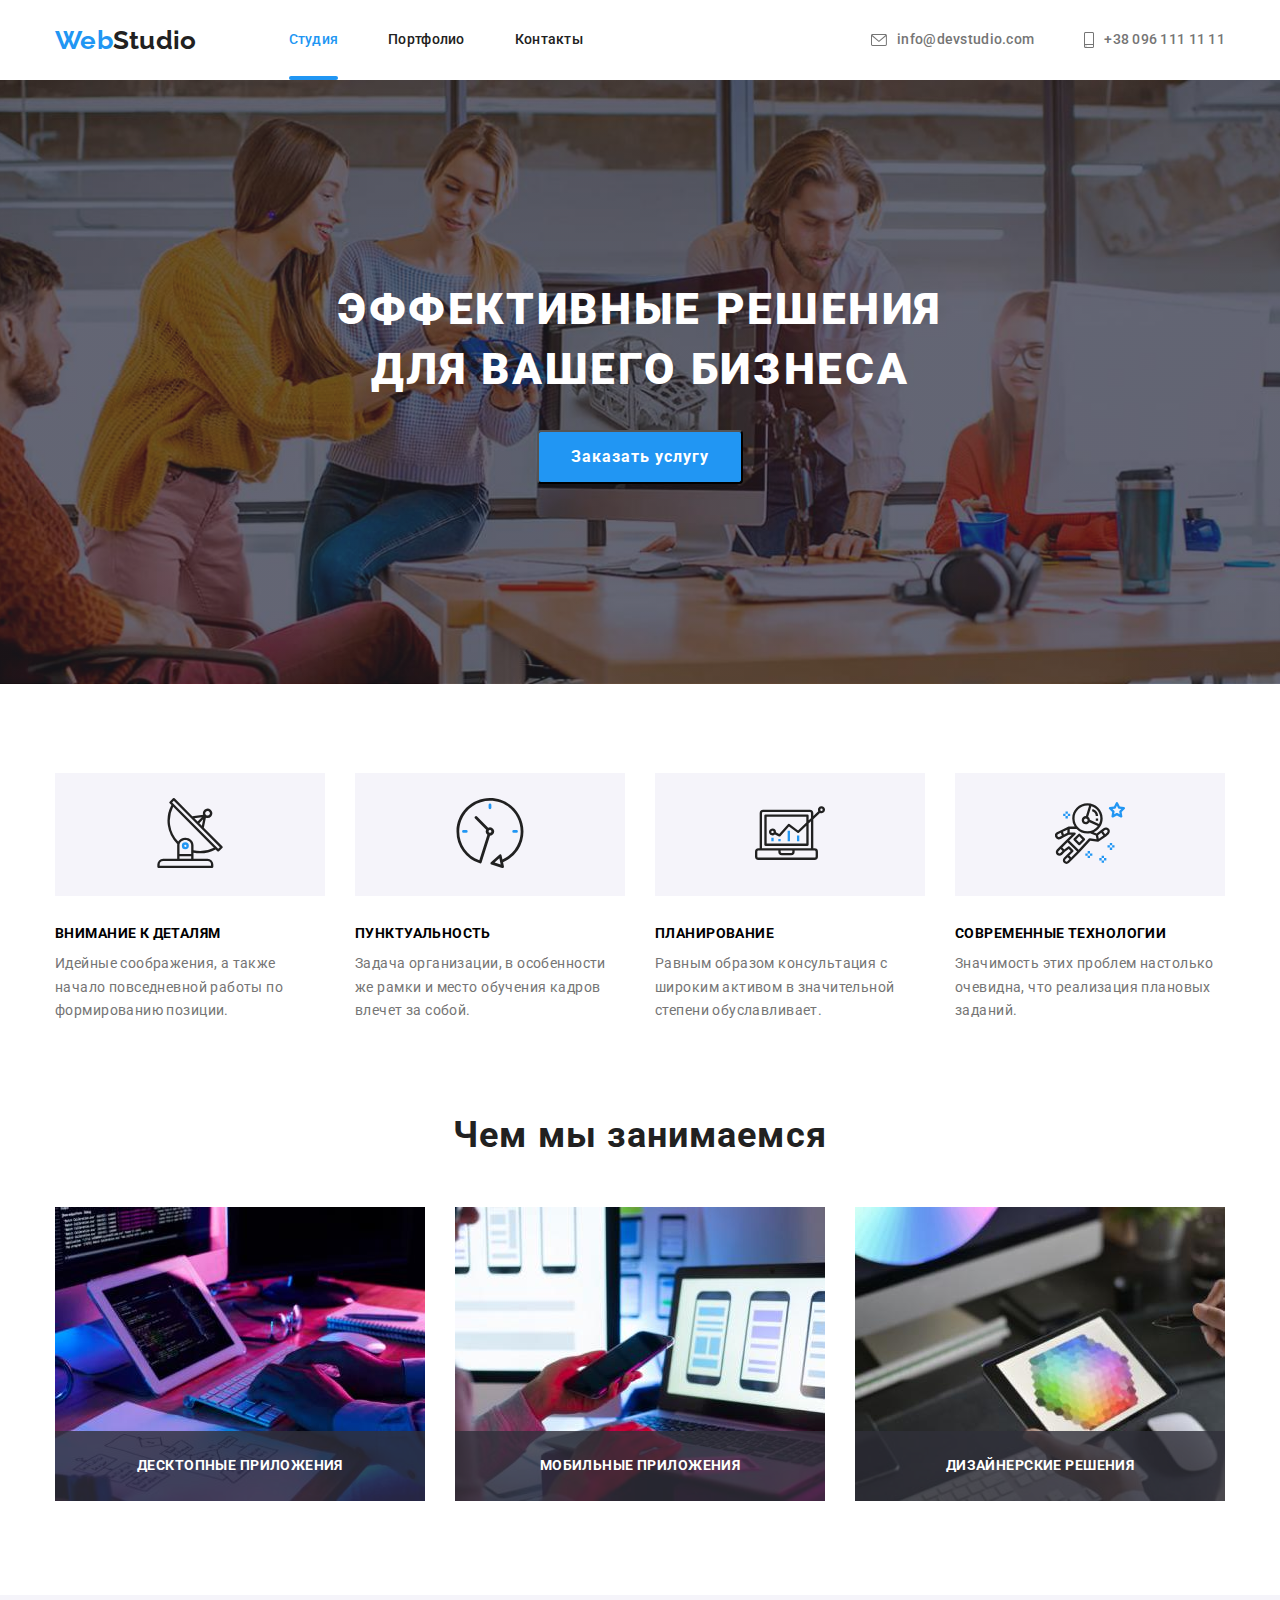
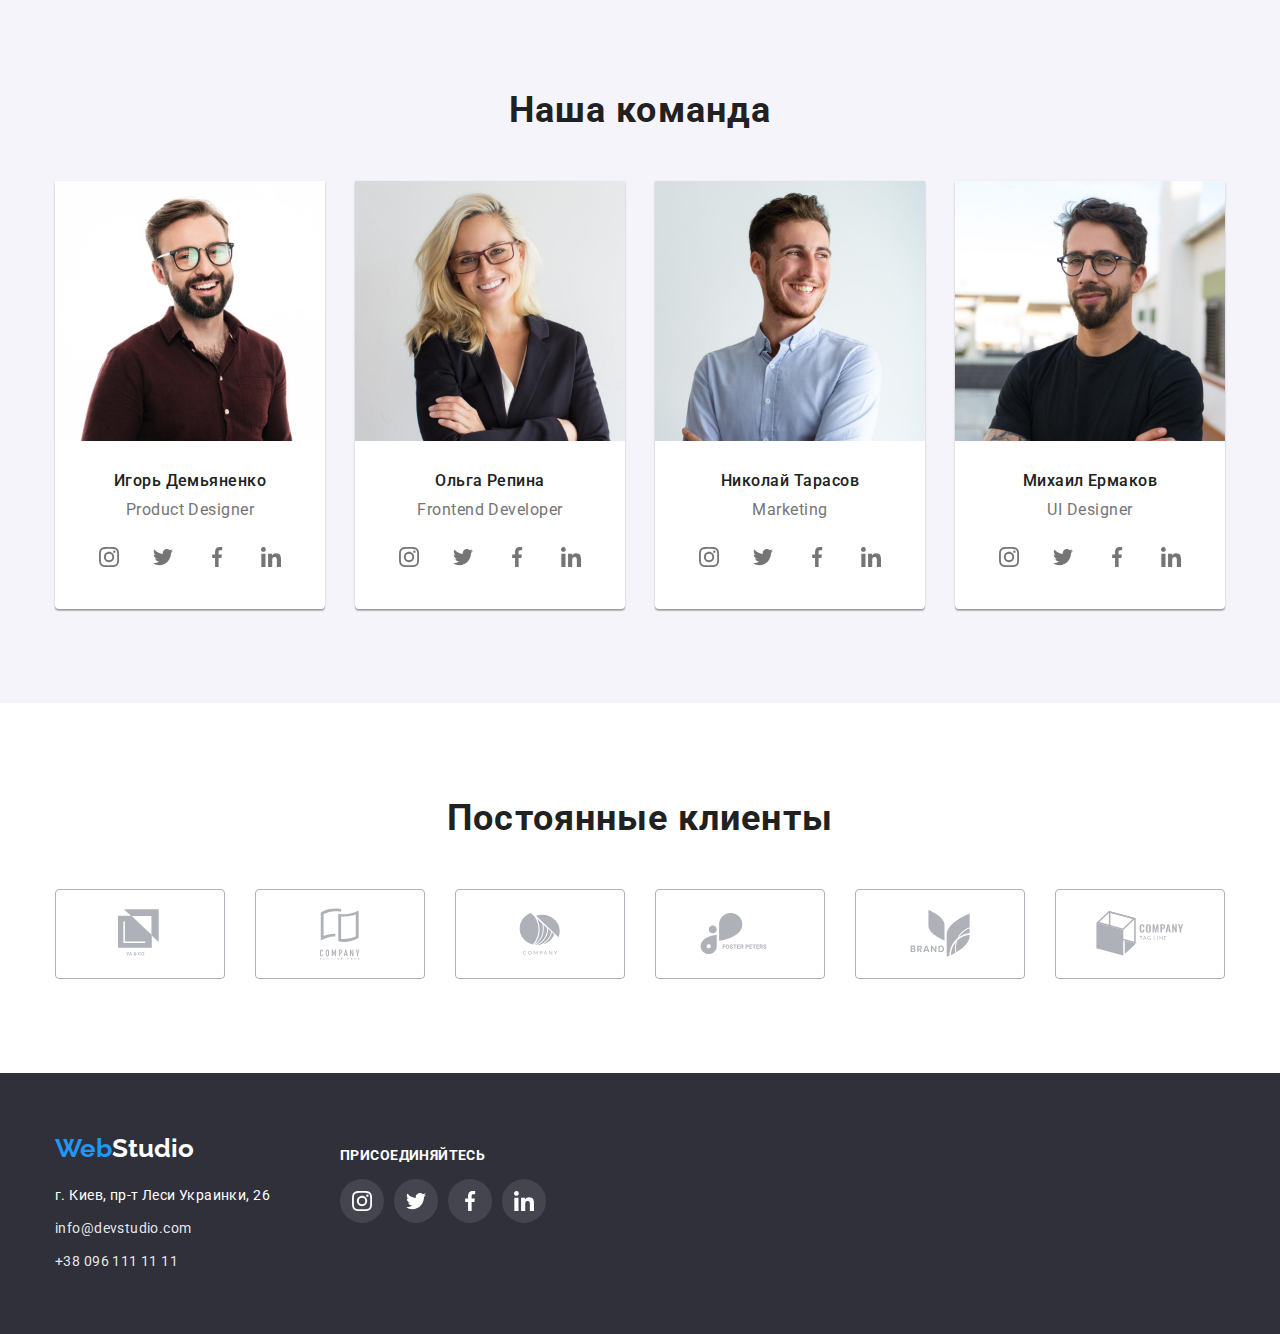
==== index.html @ 79d0e218 "fgfg" ====
<!DOCTYPE html>
<html lang="ru">
  <head>
    <meta charset="UTF-8" />
    <meta name="viewport" content="width=device-width, initial-scale=1.0" />
    <title>WebStudio</title>
    <link rel="preconnect" href="https://fonts.gstatic.com" />
    <link
      href="https://fonts.googleapis.com/css2?family=Raleway:wght@700&family=Roboto:wght@400;500;700;900&display=swap"
      rel="stylesheet"
    />
    <link
      rel="stylesheet"
      href="https://cdnjs.cloudflare.com/ajax/libs/modern-normalize/1.0.0/modern-normalize.min.css"
    />
    <link rel="stylesheet" href="./css/style.css" />
  </head>

  <body>
    <!--Шапка-->
    <header class="page-header container">
      <nav class="header-nav">
        <a class="logo" href=""><span class="logo-link">Web</span>Studio</a>
        <ul class="list-nav">
          <li class="item-nav">
            <a class="link current" href="">Студия</a>
          </li>
          <li class="item-nav">
            <a class="link" href="./portfolio.html">Портфолио</a>
          </li>
          <li class="item-nav">
            <a class="link" href="">Контакты</a>
          </li>
        </ul>
      </nav>
      <ul class="header-list">
        <li class="header-contacts">
          <a class="contacts" href="">
            <svg class="contacts-link" width="16" height="12">
              <use href="./images/sprite.svg#icon-envelope"></use>
            </svg>
            info@devstudio.com</a
          >
        </li>
        <li class="header-contacts">
          <a class="contacts" href="">
            <svg class="contacts-link" width="10" height="16">
              <use href="./images/sprite.svg#icon-smartphone"></use>
            </svg>
            +38 096 111 11 11</a
          >
        </li>
      </ul>
    </header>

    <main>
      <!--Баннер-->
      <section class="hero">
        <div class="hero-container">
          <h1 class="hero-text">Эффективные решения для вашего бизнеса</h1>
          <button type="button" class="hero-btn" data-modal-open>
            Заказать услугу
          </button>
          <div class="backdrop is-hidden" data-modal>
            <div class="modal">
              <button class="modal-close" data-modal-close>
                <svg width="18" height="18">
                  <use href="./images/sprite.svg#icon-close-black"></use>
                </svg>
              </button>

              <form
                class="signup-form"
                name="signup"
                autocomplete="on"
                novalidate
              >
                <p class="appeal">Оставьте свои данные, мы вам перезвоним</p>
                <div class="form-field">
                  <label for="username" class="form-label">Имя</label>
                  <input type="text" class="form-input" id="username"/>
                  
                </div>

                <div class="form-field">
                  <label for="telephone" class="form-label">Телефон</label>
                  <input type="tel" class="form-input" id="telephone"/>
                  
                </div>

                <div class="form-field">
                  <label for="email" class="form-label">Почта</label>
                  <input type="email" class="form-input" id="email"/>
                  
                </div>

                <div class="form-field">
                  <label>Комментарий</label>
                  <textarea
                    name="feedback"
                    placeholder="Введите текст"
                  ></textarea>
                </div>

                <div class="form-field">
                  <label></label>
                  <input
                    type="checkbox"
                    name="condition"
                    value="appeal"
                    checked
                  />
                  <p class="form-text">
                    Соглашаюсь с рассылкой и принимаю Условия договора
                  </p>
                </div>
                <button type="submit" class="hero-btn">Отправить</button>
              </form>
            </div>
          </div>
        </div>
      </section>

      <!--Особенности-->
      <section class="features">
        <div class="container">
          <h2 class="visually-hidden">Особенности</h2>
          <ul class="features-list">
            <li class="features-items">
              <div class="block">
                <svg class="link-block" width="70" height="70">
                  <use href="./images/sprite.svg#icon-antenna"></use>
                </svg>
              </div>
              <h3 class="features-heading">Внимание к деталям</h3>
              <p class="features-text">
                Идейные соображения, а также начало повседневной работы по
                формированию позиции.
              </p>
            </li>
            <li class="features-items">
              <div class="block">
                <svg class="link-block" width="70" height="70">
                  <use href="./images/sprite.svg#icon-clock"></use>
                </svg>
              </div>
              <h3 class="features-heading">Пунктуальность</h3>
              <p class="features-text">
                Задача организации, в особенности же рамки и место обучения
                кадров влечет за собой.
              </p>
            </li>
            <li class="features-items">
              <div class="block">
                <svg class="link-block" width="70" height="70">
                  <use href="./images/sprite.svg#icon-diagram"></use>
                </svg>
              </div>
              <h3 class="features-heading">Планирование</h3>
              <p class="features-text">
                Равным образом консультация с широким активом в значительной
                степени обуславливает.
              </p>
            </li>
            <li class="features-items">
              <div class="block">
                <svg class="link-block" width="70" height="70">
                  <use href="./images/sprite.svg#icon-astronaut"></use>
                </svg>
              </div>
              <h3 class="features-heading">Современные технологии</h3>
              <p class="features-text">
                Значимость этих проблем настолько очевидна, что реализация
                плановых заданий.
              </p>
            </li>
          </ul>
        </div>
      </section>

      <!--Чем мы занимаемся-->
      <section class="work">
        <div class="container">
          <h2 class="heading-main">Чем мы занимаемся</h2>
          <ul class="work-list">
            <li class="work-item">
              <div class="work-tumb">
                <img src="./images/box1.jpg" alt="Программирование" />
                <div class="work-content">
                  <p class="work-text features-heading">
                    Десктопные приложения
                  </p>
                </div>
              </div>
            </li>
            <li class="work-item">
              <div class="work-tumb">
                <img src="./images/box2.jpg" alt="Приложения" />
                <div class="work-content">
                  <p class="work-text features-heading">Мобильные приложения</p>
                </div>
              </div>
            </li>
            <li class="work-item">
              <div class="work-tumb">
                <img src="./images/box3.jpg" alt="Дизайн" />
                <div class="work-content">
                  <p class="work-text features-heading">Дизайнерские решения</p>
                </div>
              </div>
            </li>
          </ul>
        </div>
      </section>

      <!--Наша команда-->
      <section class="family">
        <div class="container">
          <h2 class="heading-main">Наша команда</h2>
          <ul class="family-list">
            <li class="family-item">
              <article class="family-card">
                <div class="family-tumb">
                  <img src="./images/team/team1.jpg" alt="Игорь Демьяненко" />
                </div>
                <div class="family-content">
                  <h3 class="family-name">Игорь Демьяненко</h3>
                  <p class="family-proffesion" lang="en">Product Designer</p>
                  <ul class="social-card">
                    <li class="social-tumb">
                      <a class="social-link" href="">
                        <svg class="social-svg" width="20" height="20">
                          <use href="./images/sprite.svg#icon-instagram"></use>
                        </svg>
                      </a>
                    </li>
                    <li class="social-tumb">
                      <a class="social-link" href="">
                        <svg class="social-svg" width="20" height="20">
                          <use href="./images/sprite.svg#icon-twitter"></use>
                        </svg>
                      </a>
                    </li>
                    <li class="social-tumb">
                      <a class="social-link" href="">
                        <svg class="social-svg" width="20" height="20">
                          <use href="./images/sprite.svg#icon-facebook"></use>
                        </svg>
                      </a>
                    </li>
                    <li class="social-tumb">
                      <a class="social-link" href="">
                        <svg class="social-svg" width="20" height="20">
                          <use href="./images/sprite.svg#icon-linkedin"></use>
                        </svg>
                      </a>
                    </li>
                  </ul>
                </div>
              </article>
            </li>
            <li class="family-item">
              <article class="family-card">
                <div class="family-tumb">
                  <img src="./images/team/team2.jpg" alt="Ольга Репина" />
                </div>
                <div class="family-content">
                  <h3 class="family-name">Ольга Репина</h3>
                  <p class="family-proffesion" lang="en">Frontend Developer</p>
                  <ul class="social-card">
                    <li class="social-tumb">
                      <a class="social-link" href="">
                        <svg class="social-svg" width="20" height="20">
                          <use href="./images/sprite.svg#icon-instagram"></use>
                        </svg>
                      </a>
                    </li>
                    <li class="social-tumb">
                      <a class="social-link" href="">
                        <svg class="social-svg" width="20" height="20">
                          <use href="./images/sprite.svg#icon-twitter"></use>
                        </svg>
                      </a>
                    </li>
                    <li class="social-tumb">
                      <a class="social-link" href="">
                        <svg class="social-svg" width="20" height="20">
                          <use href="./images/sprite.svg#icon-facebook"></use>
                        </svg>
                      </a>
                    </li>
                    <li class="social-tumb">
                      <a class="social-link" href="">
                        <svg class="social-svg" width="20" height="20">
                          <use href="./images/sprite.svg#icon-linkedin"></use>
                        </svg>
                      </a>
                    </li>
                  </ul>
                </div>
              </article>
            </li>
            <li class="family-item">
              <article class="family-card">
                <div class="family-tumb">
                  <img src="./images/team/team3.jpg" alt="Николай Тарасов" />
                </div>
                <div class="family-content">
                  <h3 class="family-name">Николай Тарасов</h3>
                  <p class="family-proffesion" lang="en">Marketing</p>
                  <ul class="social-card">
                    <li class="social-tumb">
                      <a class="social-link" href="">
                        <svg class="social-svg" width="20" height="20">
                          <use href="./images/sprite.svg#icon-instagram"></use>
                        </svg>
                      </a>
                    </li>
                    <li class="social-tumb">
                      <a class="social-link" href="">
                        <svg class="social-svg" width="20" height="20">
                          <use href="./images/sprite.svg#icon-twitter"></use>
                        </svg>
                      </a>
                    </li>
                    <li class="social-tumb">
                      <a class="social-link" href="">
                        <svg class="social-svg" width="20" height="20">
                          <use href="./images/sprite.svg#icon-facebook"></use>
                        </svg>
                      </a>
                    </li>
                    <li class="social-tumb">
                      <a class="social-link" href="">
                        <svg class="social-svg" width="20" height="20">
                          <use href="./images/sprite.svg#icon-linkedin"></use>
                        </svg>
                      </a>
                    </li>
                  </ul>
                </div>
              </article>
            </li>
            <li class="family-item">
              <article class="family-card">
                <div class="family-tumb">
                  <img src="./images/team/team4.jpg" alt="Михаил Ермаков" />
                </div>
                <div class="family-content">
                  <h3 class="family-name">Михаил Ермаков</h3>
                  <p class="family-proffesion" lang="en">UI Designer</p>
                  <ul class="social-card">
                    <li class="social-tumb">
                      <a class="social-link" href="">
                        <svg class="social-svg" width="20" height="20">
                          <use href="./images/sprite.svg#icon-instagram"></use>
                        </svg>
                      </a>
                    </li>
                    <li class="social-tumb">
                      <a class="social-link" href="">
                        <svg class="social-svg" width="20" height="20">
                          <use href="./images/sprite.svg#icon-twitter"></use>
                        </svg>
                      </a>
                    </li>
                    <li class="social-tumb">
                      <a class="social-link" href="">
                        <svg class="social-svg" width="20" height="20">
                          <use href="./images/sprite.svg#icon-facebook"></use>
                        </svg>
                      </a>
                    </li>
                    <li class="social-tumb">
                      <a class="social-link" href="">
                        <svg class="social-svg" width="20" height="20">
                          <use href="./images/sprite.svg#icon-linkedin"></use>
                        </svg>
                      </a>
                    </li>
                  </ul>
                </div>
              </article>
            </li>
          </ul>
        </div>
      </section>

      <!-- Постоянные клиенты -->
      <section class="clients">
        <div class="container">
          <h2 class="heading-main">Постоянные клиенты</h2>
          <ul class="clients-list">
            <li class="clients-item">
              <a class="clients-link" href="">
                <svg class="clients-logo" width="45" height="50">
                  <use href="./images/sprite.svg#icon-logo1"></use>
                </svg>
              </a>
            </li>
            <li class="clients-item">
              <a class="clients-link" href="">
                <svg class="clients-logo" width="40" height="52">
                  <use href="./images/sprite.svg#icon-logo2"></use>
                </svg>
              </a>
            </li>
            <li class="clients-item">
              <a class="clients-link" href="">
                <svg class="clients-logo" width="42" height="42">
                  <use href="./images/sprite.svg#icon-logo3"></use>
                </svg>
              </a>
            </li>
            <li class="clients-item">
              <a class="clients-link" href="">
                <svg class="clients-logo" width="80" height="42">
                  <use href="./images/sprite.svg#icon-logo4"></use>
                </svg>
              </a>
            </li>
            <li class="clients-item">
              <a class="clients-link" href="">
                <svg class="clients-logo" width="60" height="47">
                  <use href="./images/sprite.svg#icon-logo5"></use>
                </svg>
              </a>
            </li>
            <li class="clients-item">
              <a class="clients-link" href="">
                <svg class="clients-logo" width="88" height="45">
                  <use href="./images/sprite.svg#icon-logo6"></use>
                </svg>
              </a>
            </li>
          </ul>
        </div>
      </section>
    </main>

    <!-- Футер -->
    <footer class="footer">
      <div class="container footer-container">
        <!--Адресс-->
        <address class="address">
          <a class="logo logo-footer" href=""
            ><span class="logo-link">Web</span>Studio</a
          >
          <ul class="footer-list">
            <li class="footer-items">
              <a class="address-link adr" href=""
                >г. Киев, пр-т Леси Украинки, 26</a
              >
            </li>
            <li class="footer-items">
              <a class="address-link post" href="">info@devstudio.com</a>
            </li>
            <li class="footer-items">
              <a class="address-link post" href="">+38 096 111 11 11</a>
            </li>
          </ul>
        </address>
        <div class="join">
          <h3 class="features-heading join-heading">присоединяйтесь</h3>
          <ul class="social-card">
            <li class="social-tumb">
              <a class="social-link" href="">
                <svg class="social-svg" width="20" height="20">
                  <use href="./images/sprite.svg#icon-instagram"></use>
                </svg>
              </a>
            </li>
            <li class="social-tumb">
              <a class="social-link" href="">
                <svg class="social-svg" width="20" height="20">
                  <use href="./images/sprite.svg#icon-twitter"></use>
                </svg>
              </a>
            </li>
            <li class="social-tumb">
              <a class="social-link" href="">
                <svg class="social-svg" width="20" height="20">
                  <use href="./images/sprite.svg#icon-facebook"></use>
                </svg>
              </a>
            </li>
            <li class="social-tumb">
              <a class="social-link" href="">
                <svg class="social-svg" width="20" height="20">
                  <use href="./images/sprite.svg#icon-linkedin"></use>
                </svg>
              </a>
            </li>
          </ul>
        </div>
      </div>
    </footer>

    <script src="./js/modal.js"></script>
  </body>
</html>
---- css/style.css ----
/* --- Основа для всех страниц --- */

:root {
  --text-blue: #2196f3;
  --text-hero-white: #ffffff;
  --text-white-footer: rgba(255, 255, 255, 0.9);
  --text-black: #212121;
  --text-grey: #757575;
  --background-hero: #c4c4c4;
  --background-btn: #f5f4fa;
  --border-proekts: #eeeeee;
  --background-footer: #2f303a;
  --background-family: #f5f4fa;
  --border-clients: #afb1b8;
  --social-footer: rgba(255, 255, 255, 0.1);
  --background-work: rgba(47, 48, 58, 0.8);
  --background-card-aside: rgba(33, 150, 243, 0.9);
  --background-backdrop: rgba(0, 0, 0, 0.2);

  --timing-function: cubic-bezier(0.4, 0, 0.2, 1);
}

.visually-hidden {
  position: absolute;
  width: 1px;
  height: 1px;
  margin: -1px;
  border: 0;
  padding: 0;

  white-space: nowrap;
  clip-path: inset(100%);
  clip: rect(0 0 0 0);
  overflow: hidden;
}

body {
  font-family: 'Roboto', sans-serif;
  font-size: 14px;
}

a {
  text-decoration: none;
  color: var(--text-black);
  outline: none;
}

ul {
  list-style: none;
}

.container {
  width: 1200px;
  padding-left: 15px;
  padding-right: 15px;
  margin-left: auto;
  margin-right: auto;
}

h1,
h2,
h3,
ul,
p {
  margin: 0;
  padding: 0;
}

/* ОБЩИЕ СТИЛИ ДЛЯ ВСЕХ СТРАНИЦ ХЕДЕРА И ФУТЕРА */

/* --- Шапка--- */

.page-header {
  display: flex;
  align-items: center;

  font-weight: 500;
  line-height: 1.14;
  letter-spacing: 0.02em;
}

.header-nav {
  display: flex;
  align-items: center;
}

.header-list {
  display: flex;
  margin-left: auto;
}

.header-contacts {
  display: flex;
}

.logo {
  font-style: normal;
  font-family: 'Raleway', sans-serif;
  font-weight: 700;
  font-size: 26px;
  line-height: 1.19;
}

.logo-link {
  color: var(--text-blue);
}

.list-nav {
  display: flex;
  align-items: center;
  margin-left: 92px;
}

.item-nav:not(:last-child),
.header-contacts:not(:last-child) {
  margin-right: 50px;
}

.link {
  display: block;

  padding-top: 32px;
  padding-bottom: 32px;

  transition: color 250ms var(--timing-function);
}

.link:hover,
.link:focus {
  color: var(--text-blue);
}

.list-nav .link.current {
  color: var(--text-blue);
}

.current {
  position: relative;

  display: block;
}

.current::after {
  content: '';

  position: absolute;
  left: 0;
  bottom: 0;

  display: block;
  width: 100%;
  height: 4px;

  background-color: var(--text-blue);
  border-radius: 2px;

  transition: color 250ms var(--timing-function);
}

.contacts {
  display: inline-flex;
  color: var(--text-grey);
  align-items: center;

  padding-top: 32px;
  padding-bottom: 32px;

  transition: color 250ms var(--timing-function);
}

.contacts:hover,
.contacts:focus {
  color: var(--text-blue);
}

.contacts-link {
  margin-right: 10px;
  fill: currentColor;
}

/* --- ГЛАВНАЯ СТРАНИЦА --- */

/* --- Баннер --- */

.hero {
  max-width: 1600px;
  margin-left: auto;
  margin-right: auto;
  padding-top: 200px;
  padding-bottom: 200px;

  background-image: linear-gradient(
      to right,
      rgba(47, 48, 58, 0.4),
      rgba(47, 48, 58, 0.4)
    ),
    url(../images/hero.jpg);
  background-repeat: no-repeat;
  background-size: cover;
  background-position: center;
  background-color: var(--background-hero);
  text-align: center;
}

.hero-text {
  margin-bottom: 30px;

  color: var(--text-hero-white);
  font-weight: 900;
  font-size: 44px;
  line-height: 1.36;
  letter-spacing: 0.06em;
  text-align: center;
  text-transform: uppercase;
}

.hero-btn {
  display: inline-block;
  min-width: 200px;
  padding: 10px 32px;

  font-weight: 700;
  font-size: 16px;
  line-height: 1.87;
  letter-spacing: 0.06em;

  cursor: pointer;
  border-radius: 4px;
  color: var(--text-hero-white);
  background-color: var(--text-blue);
}

.hero-container {
  max-width: 696px;
  text-align: center;
  margin-left: auto;
  margin-right: auto;
}

/* --- Особенности --- */

.features {
  display: flex;
  padding-top: 89px;
  padding-bottom: 91px;
}

.features-list {
  display: flex;
}

.block {
  background-color: var(--background-family);
  margin-bottom: 30px;
}

.link-block {
  margin: 25px 100px;
}

.features-items {
  flex-basis: calc((100% - 90px) / 4);
  margin-right: 30px;
}

.features-items:last-child {
  margin-right: 0px;
}

.features-heading {
  margin-bottom: 10px;

  font-weight: 700;
  font-size: 14px;
  line-height: 1.14;
  letter-spacing: 0.03em;
  text-transform: uppercase;
}

.features-text {
  font-weight: 400;
  line-height: 1.71;
  letter-spacing: 0.03em;

  color: var(--text-grey);
}

/* --- Чем мы занимаемся --- */

.work {
  padding-bottom: 94px;
}

.heading-main {
  margin-bottom: 50px;

  font-weight: 700;
  font-size: 36px;
  line-height: 1.17;
  text-align: center;
  letter-spacing: 0.03em;
  color: var(--text-black);
}

.work-list {
  display: flex;
}

.work-item {
  /* flex-basis: calc((100% - 60px) / 3); */
  padding-right: 30px;
  z-index: -1;
}

.work-item:last-child {
  padding-right: 0;
}

.work-item img {
  display: block;
}

.work-tumb {
  position: relative;
}

.work-content {
  position: absolute;
  left: 0;
  bottom: 0;

  width: 370px;
  height: 70px;

  text-align: center;
  background-color: var(--background-work);
}

.work-text {
  margin-top: 27px;
  color: var(--text-hero-white);
}

/* --- Наша команда --- */

.family {
  padding-top: 94px;
  padding-bottom: 94px;
  background-color: var(--background-family);
}

.family-list {
  display: flex;
}

.family-item img {
  display: block;
  max-width: 100%;
}

.family-content {
  padding: 30px 32px;
}

.family-item {
  flex-basis: calc((100% - 30px) / 4);
  margin-right: 30px;
  border-radius: 0px 0px 4px 4px;
  background-color: var(--text-hero-white);
  box-shadow: 0px 1px 3px rgba(0, 0, 0, 0.12), 0px 1px 1px rgba(0, 0, 0, 0.14),
    0px 2px 1px rgba(0, 0, 0, 0.2);
}

.family-item:last-child {
  margin-right: 0;
}

.family-name {
  margin-bottom: 10px;

  font-weight: 500;
  font-size: 16px;
  line-height: 1.19;
  text-align: center;
  letter-spacing: 0.03em;
  color: var(--text-black);
}

.family-proffesion {
  margin-bottom: 16px;

  font-weight: 400;
  font-size: 16px;
  line-height: 1.19;
  text-align: center;
  letter-spacing: 0.03em;
  color: var(--text-grey);
}

.social-card {
  display: flex;
  justify-content: space-between;
}

.social-link {
  width: 44px;
  height: 44px;
  display: block;
  color: var(--text-grey);
  background-color: var(--text-hero-white);
  border-radius: 50%;

  transition: color 250ms var(--timing-function),
    background-color 250ms var(--timing-function);
}

.social-link:hover,
.social-link:focus {
  background-color: var(--text-blue);
  color: var(--text-hero-white);
}

.social-svg {
  display: inline-block;
  margin: 12px;
  fill: currentColor;
}

/* ПОСТОЯННЫЕ КЛИЕНТЫ */

.clients {
  padding-top: 94px;
  padding-bottom: 94px;
}

.clients-list {
  display: flex;
  justify-content: space-between;
  align-items: center;
}

.clients-link {
  display: inline-flex;
  justify-content: center;
  align-items: center;
  width: 170px;
  height: 90px;

  color: var(--border-clients);
  fill: currentColor;

  border: 1px solid var(--border-clients);
  border-radius: 4px;

  transition: color 250ms var(--timing-function),
    background-color 250ms var(--timing-function),
    border 250ms var(--timing-function);
}

.clients-link:hover,
.clients-link:focus {
  background-color: var(--text-hero-white);
  color: var(--text-blue);
  border: 1px solid var(--text-blue);
}

/* СТРАННИЦА ПОРТФОЛИО */

/* --- НАШИ ПРОЕКТЫ */

/* КНОПКИ */

.proekts {
  padding: 94px 0;
}

.list-btn {
  display: flex;
  margin-bottom: 50px;
  justify-content: center;
}

.item-btn:not(:last-child) {
  margin-right: 6px;
}

.proekts-btn {
  padding: 6px 22px;
  border: none;
  border-radius: 4px;

  font-weight: 500;
  font-size: 16px;
  line-height: 1.62;
  text-align: center;
  letter-spacing: 0.03em;
  cursor: pointer;

  color: var(--text-black);
  background: var(--background-btn);

  transition: color 250ms var(--timing-function),
    background-color 250ms var(--timing-function),
    box-shadow 250ms var(--timing-function);
}

.proekts-btn:hover,
.proekts-btn:focus {
  color: var(--text-hero-white);
  background-color: var(--text-blue);
  box-shadow: 0px 1px 1px rgba(97, 32, 32, 0.12),
    0px 4px 4px rgba(0, 0, 0, 0.06), 1px 4px 6px rgba(0, 0, 0, 0.16);
}

/* СПИСОК ПРОЕКТОВ */

img {
  display: block;
  max-width: 100%;
}

.card-set {
  display: flex;
  flex-wrap: wrap;
  margin-left: calc(-1 * 30px);
  margin-top: calc(-1 * 30px);
}

.card-set .item {
  flex-basis: calc(100% / 3 - 30px);
  margin-left: 30px;
  margin-top: 30px;
}

.card {
  display: block;
  border-radius: 4px;
  border: 1px solid var(--border-proekts);

  transition: box-shadow 250ms var(--timing-function);
}

.card:hover,
.card:focus {
  box-shadow: 0px 1px 1px rgba(0, 0, 0, 0.12), 0px 4px 4px rgba(0, 0, 0, 0.06),
    1px 4px 6px rgba(0, 0, 0, 0.16);
}

.card-thumb {
  position: relative;
  overflow: hidden;
}

.card-aside {
  width: 370px;
  height: 294px;

  position: absolute;
  left: 0;
  top: 0;

  transform: translateY(100%);
  transition: transform 250ms var(--timing-function);
  background-color: var(--background-card-aside);
}

.card:hover .card-aside,
.card:focus .card-aside {
  transform: translateY(0);
}

.card-desk {
  padding: 63px 24px;

  font-weight: normal;
  font-size: 18px;
  line-height: 1.56;
  letter-spacing: 0.03em;
  color: var(--text-hero-white);
}

.card-content {
  padding: 20px 24px;
}

.card-heading {
  margin-bottom: 4px;

  font-weight: 700;
  font-size: 18px;
  line-height: 2;
  letter-spacing: 0.06em;
}

.card-text {
  font-weight: normal;
  font-size: 16px;
  line-height: 1.87;
  letter-spacing: 0.03em;
  color: var(--text-grey);
}

/* --- ФУТЕР --- */

/* --- АДРЕСС --- */

.footer {
  background-color: var(--background-footer);
  padding: 60px 0;
}

.footer-container {
  display: flex;
}

.logo-footer {
  display: inline-block;
  margin-bottom: 20px;

  color: var(--text-hero-white);
}

.footer-items:not(:last-child) {
  margin-bottom: 9px;
}

.address-link {
  display: inline-block;
  margin-right: 70px;

  font-style: normal;
  font-weight: normal;
  font-size: 14px;
  line-height: 1.71;
  letter-spacing: 0.03em;
  color: var(--text-hero-white);

  transition: color 250ms var(--timing-function);
}

.post {
  color: var(--text-white-footer);
}

.address-link:hover,
.address-link:focus {
  color: var(--text-blue);
}

/* --- ПРИСОЕДИНЯЙТЕСЬ --- */

.join {
  min-width: 206px;
  margin-top: 15px;
}

.join-heading {
  margin-bottom: 15px;
  color: var(--text-hero-white);
}

.join .social-card {
  margin: 0;
}

.join .social-link {
  background-color: var(--social-footer);
  color: var(--text-hero-white);

  transition: background-color 250ms var(--timing-function);
}

.join .social-link:hover,
.join .social-link:focus {
  background-color: var(--text-blue);
}

/* --- БЕКДРОП --- */

.backdrop {
  position: fixed;
  left: 0;
  top: 0;
  width: 100%;
  height: 100%;

  background-color: var(--background-backdrop);

  opacity: 1;
  transition: opacity 250ms var(--timing-function);
}

.backdrop.is-hidden {
  opacity: 0;
  pointer-events: none;
}

.modal {
  position: absolute;
  left: 50%;
  top: 50%;

  background-color: var(--text-hero-white);
  box-shadow: 0px 1px 3px rgba(0, 0, 0, 0.12), 0px 1px 1px rgba(0, 0, 0, 0.14),
    0px 2px 1px rgba(0, 0, 0, 0.2);
  border-radius: 4px;

  transform: translate(-50%, -50%) scale(1);
  transition: transform 250ms var(--timing-function);
}

.backdrop.is-hidden .modal {
  transform: translate(-50%, -50%) scale(1.5);
}

.modal-close {
  position: absolute;
  right: 0;
  top: 0;

  display: flex;
  justify-content: center;
  align-items: center;
  width: 30px;
  height: 30px;
  margin: 8px 8px;

  cursor: pointer;
  fill: currentColor;
  border: 1px solid rgba(0, 0, 0, 0.1);
  background-color: var(--text-hero-white);
  border-radius: 50%;
}

.modal-close:hover,
.modal-close:focus {
  color: var(--text-blue);
}

.signup-form {
  width: 528px;
  padding: 40px;
}

.appeal {
  margin-bottom: 12px;

  font-weight: 700;
  font-size: 20px;
  line-height: 1.15;
  text-align: center;
  letter-spacing: 0.03em;
}

.form-field {
  display: flex;
  flex-direction: column;
  text-align: start;
  margin-top: 4px;
  margin-bottom: 10px;
}

.form-input {
  width: 100%;
  margin: 0;
  padding: 10px 20px;
  border: 1px solid rgba(33, 33, 33, 0.2);
  border-radius: 4px;
}

.form-label {
  font-weight: normal;
  font-size: 12px;
  line-height: 1.17;
  letter-spacing: 0.01em;
  color: var(--text-grey);
}

.form-text {
  font-weight: normal;
  font-size: 14px;
  line-height: 1.71;
  letter-spacing: 0.03em;
  color: var(--text-grey);
}

textarea {
  resize: none;
}
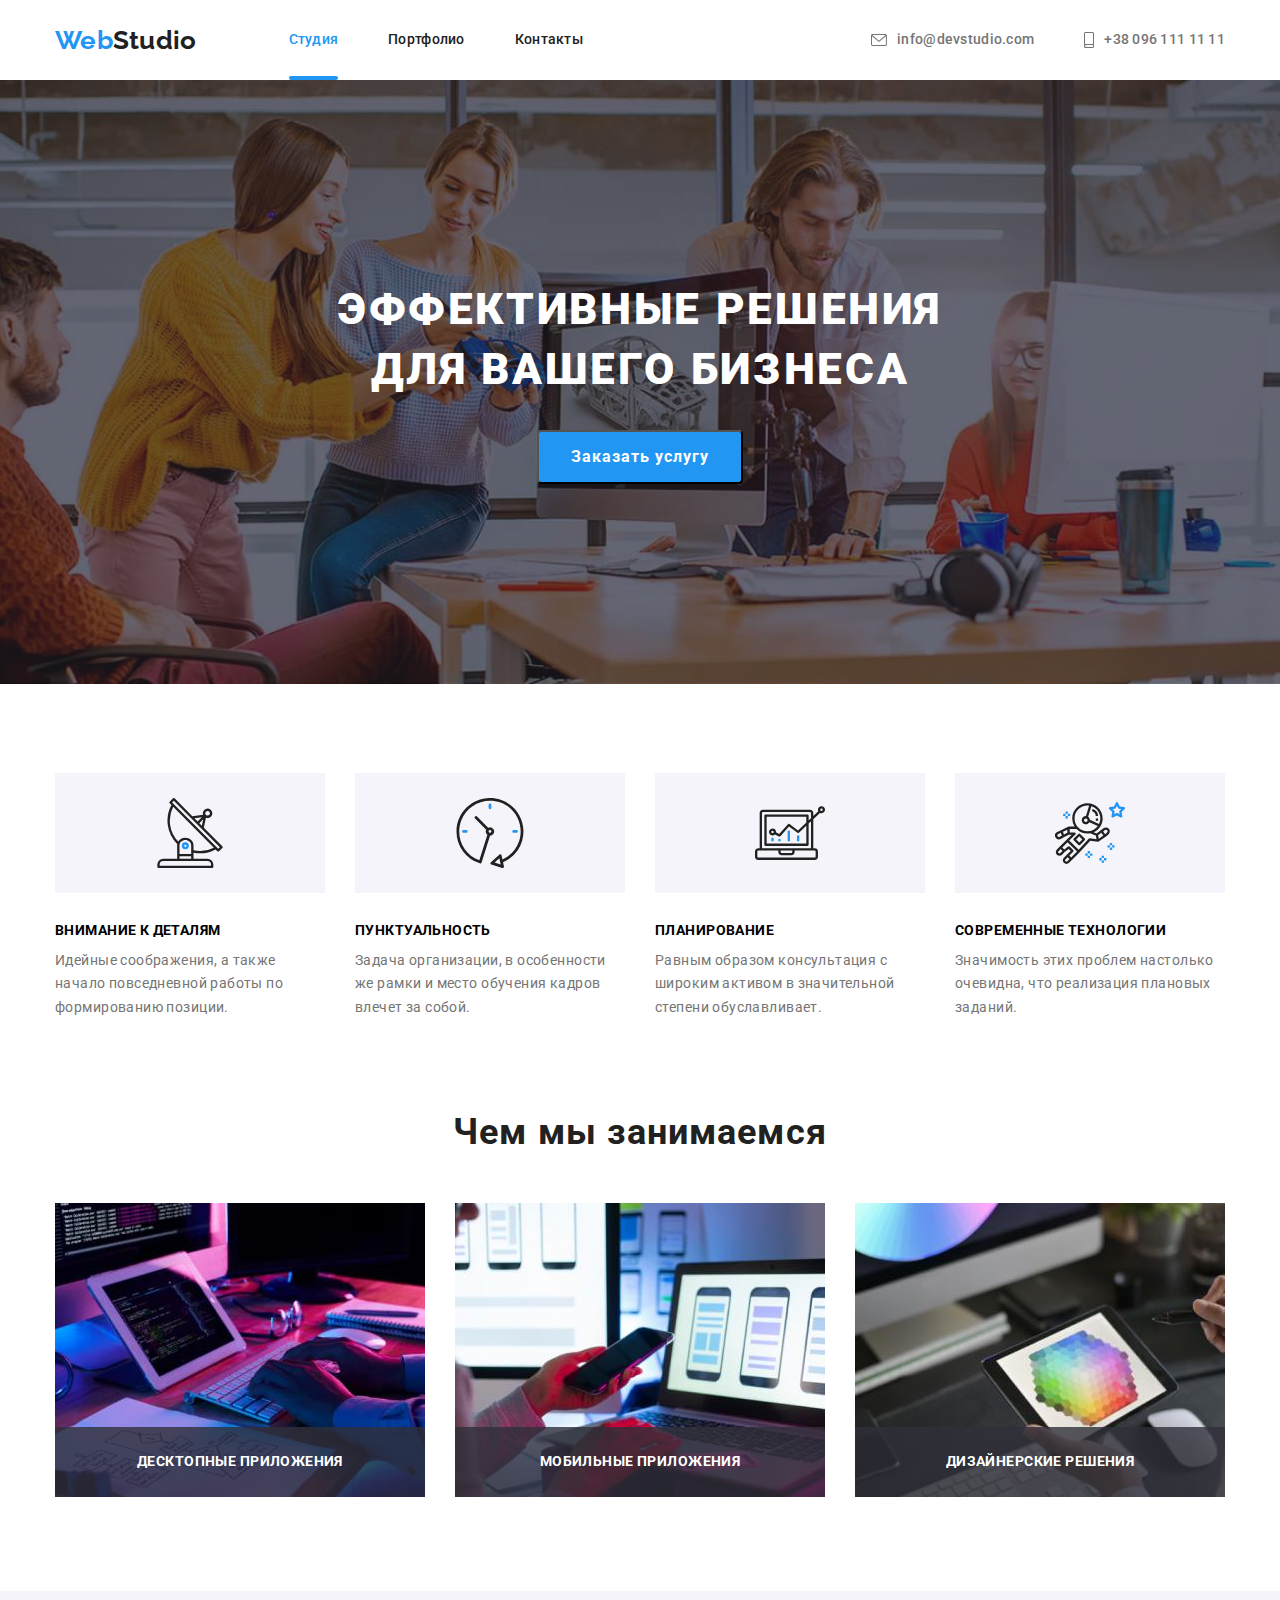
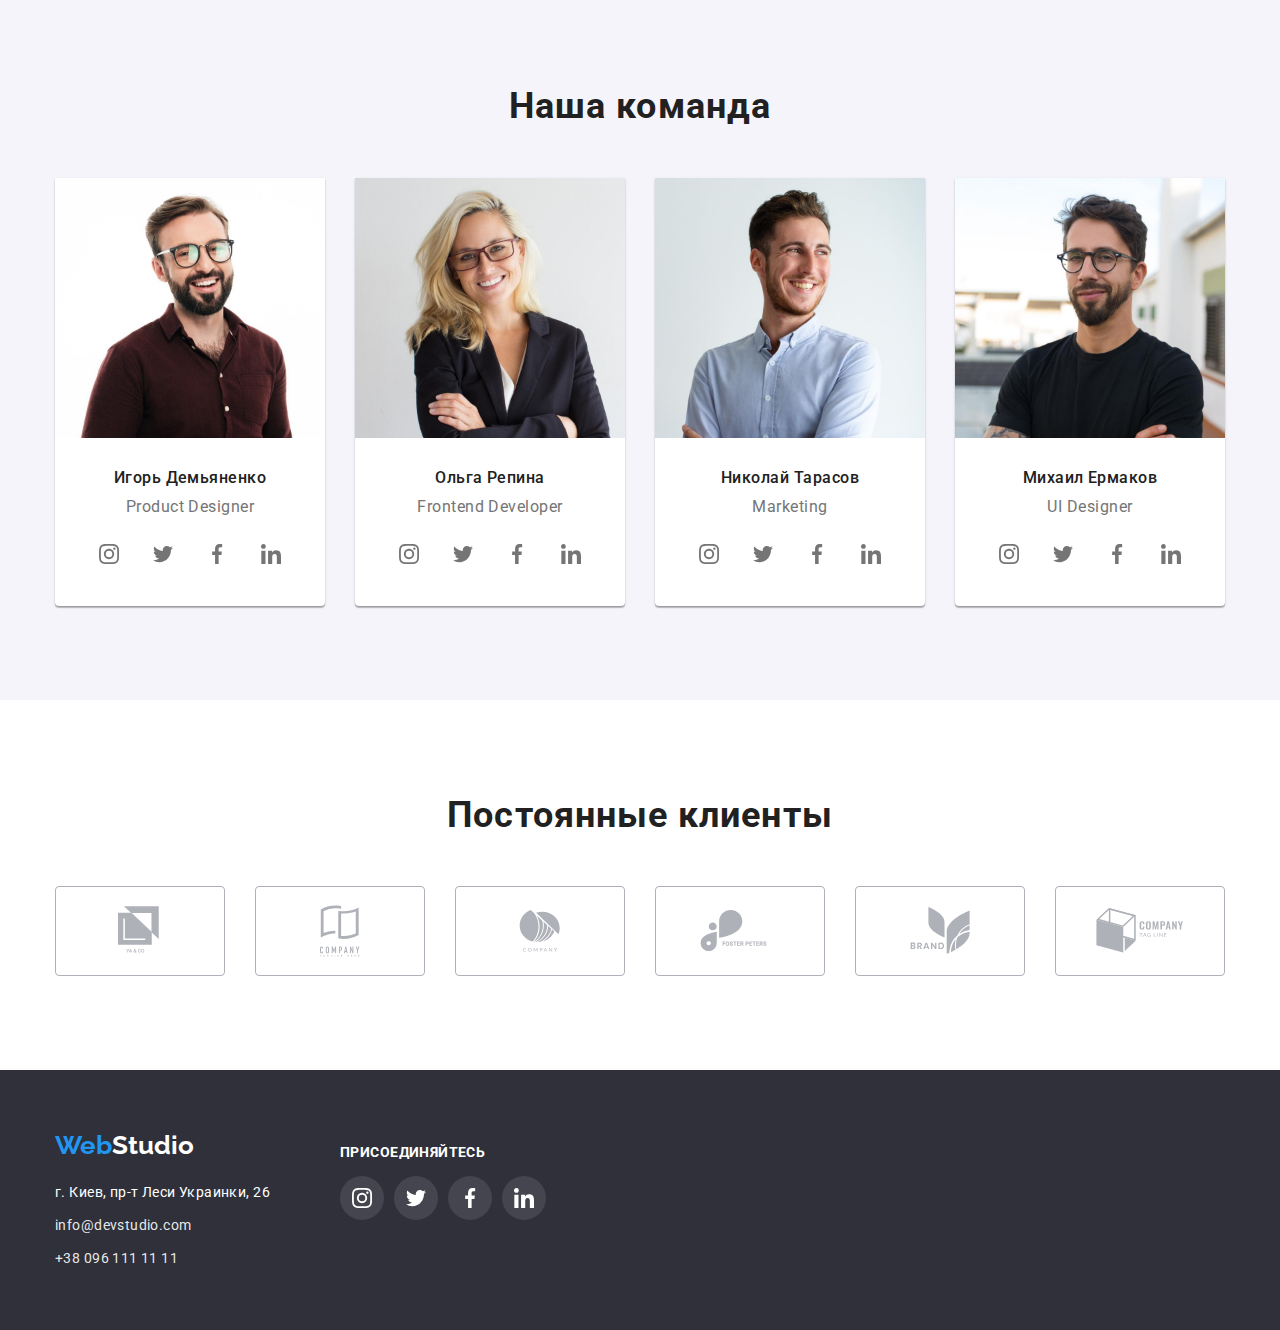
==== commit 38913796: "form" ====
--- a/index.html
+++ b/index.html
@@ -1,4 +1,3 @@
-<!DOCTYPE html>
 <html lang="ru">
   <head>
     <meta charset="UTF-8" />
@@ -15,7 +14,6 @@
     />
     <link rel="stylesheet" href="./css/style.css" />
   </head>
-
   <body>
     <!--Шапка-->
     <header class="page-header container">
@@ -78,20 +76,22 @@
                 <p class="appeal">Оставьте свои данные, мы вам перезвоним</p>
                 <div class="form-field">
                   <label for="username" class="form-label">Имя</label>
-                  <input type="text" class="form-input" id="username"/>
-                  
+                  <div class="input-icon">
+                  <input type="text" class="form-input" id="username" />
+                    <svg class="form-icon" width="18" height="18">
+                      <use href="./images/sprite.svg#icon-person"></use>
+                    </svg>
+                  </div>
                 </div>
 
                 <div class="form-field">
                   <label for="telephone" class="form-label">Телефон</label>
-                  <input type="tel" class="form-input" id="telephone"/>
-                  
+                  <input type="tel" class="form-input" id="telephone" />
                 </div>
 
                 <div class="form-field">
                   <label for="email" class="form-label">Почта</label>
-                  <input type="email" class="form-input" id="email"/>
-                  
+                  <input type="email" class="form-input" id="email" />
                 </div>
 
                 <div class="form-field">
--- a/css/style.css
+++ b/css/style.css
@@ -753,6 +753,7 @@
 }
 
 .form-field {
+  
   display: flex;
   flex-direction: column;
   text-align: start;
@@ -763,12 +764,15 @@
 .form-input {
   width: 100%;
   margin: 0;
-  padding: 10px 20px;
+  padding: 11px 42px;
+
   border: 1px solid rgba(33, 33, 33, 0.2);
   border-radius: 4px;
 }
 
 .form-label {
+  margin-bottom: 4px;
+  text-align: left;
   font-weight: normal;
   font-size: 12px;
   line-height: 1.17;
@@ -776,6 +780,31 @@
   color: var(--text-grey);
 }
 
+.input-icon {
+  position: relative;
+}
+
+.form-icon {
+  position: absolute;
+  top: 50%;
+  left: 12px;
+  fill: currentColor;
+
+  transform: translateY(-50%);
+}
+
+.form-input:hover,
+.form-input:focus{
+  border: 1px solid var(--text-blue);
+  border-radius: 4px;
+}
+
+.form-input:hover + .form-icon,
+.form-input:focus + .form-icon {
+  color: var(--text-blue);
+}
+
+
 .form-text {
   font-weight: normal;
   font-size: 14px;
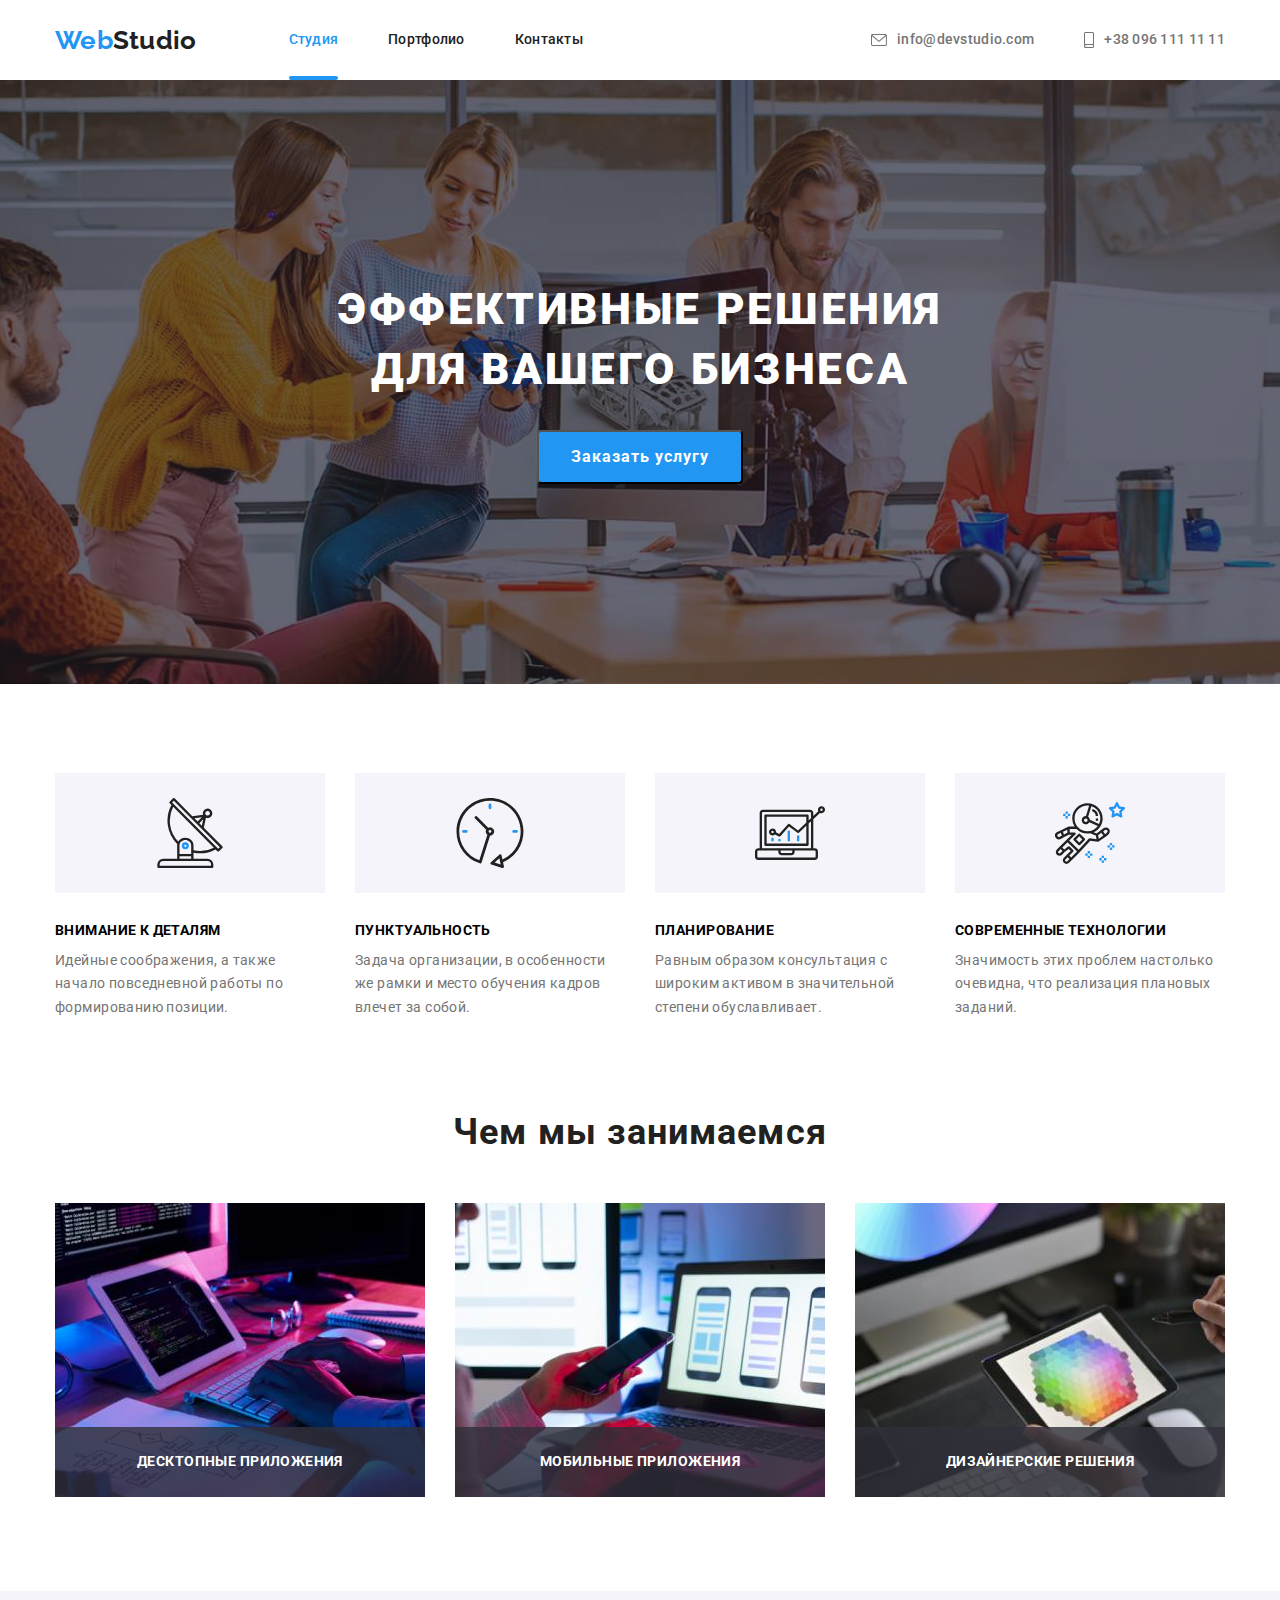
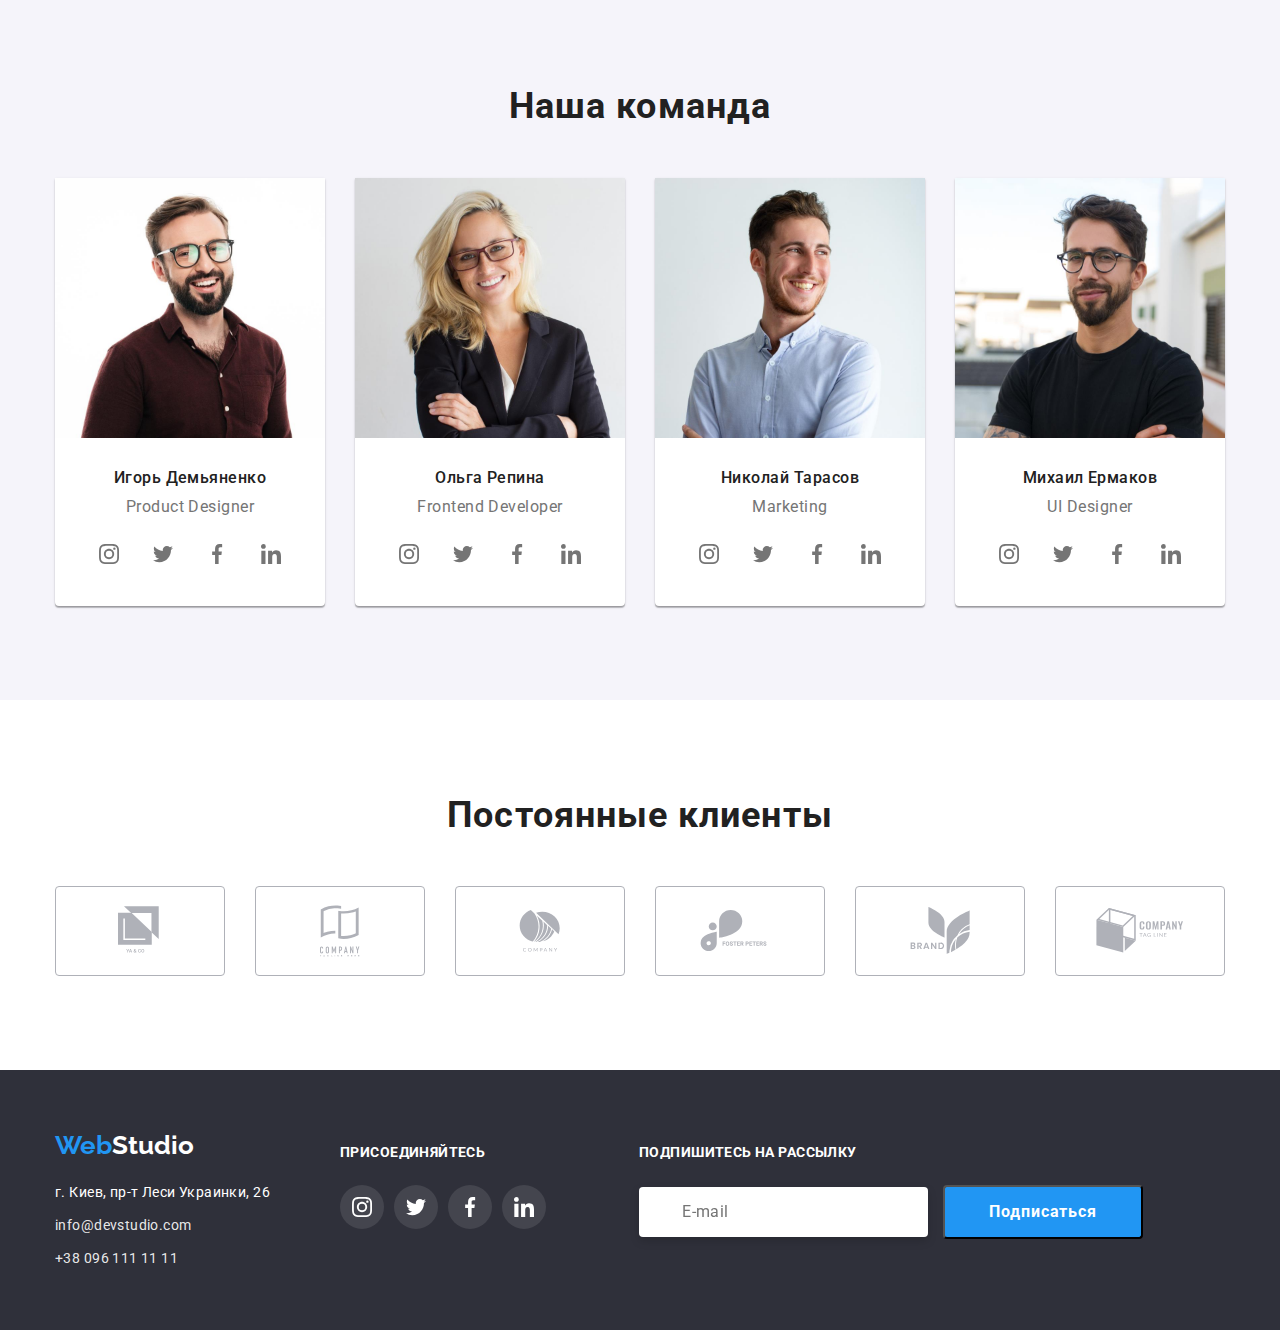
==== commit 151d5d24: "див присоединяйтесь" ====
--- a/index.html
+++ b/index.html
@@ -77,7 +77,7 @@
                 <div class="form-field">
                   <label for="username" class="form-label">Имя</label>
                   <div class="input-icon">
-                  <input type="text" class="form-input" id="username" />
+                    <input type="text" class="form-input" id="username" />
                     <svg class="form-icon" width="18" height="18">
                       <use href="./images/sprite.svg#icon-person"></use>
                     </svg>
@@ -86,35 +86,56 @@
 
                 <div class="form-field">
                   <label for="telephone" class="form-label">Телефон</label>
-                  <input type="tel" class="form-input" id="telephone" />
+                  <div class="input-icon">
+                    <input type="tel" class="form-input" id="telephone" />
+                    <svg class="form-icon" width="18" height="18">
+                      <use href="./images/sprite.svg#icon-phone"></use>
+                    </svg>
+                  </div>
                 </div>
 
                 <div class="form-field">
                   <label for="email" class="form-label">Почта</label>
-                  <input type="email" class="form-input" id="email" />
+                  <div class="input-icon">
+                    <input type="email" class="form-input" id="email" />
+                    <svg class="form-icon" width="18" height="18">
+                      <use href="./images/sprite.svg#icon-email-black"></use>
+                    </svg>
+                  </div>
                 </div>
 
                 <div class="form-field">
-                  <label>Комментарий</label>
+                  <label for="feedback" class="form-label">Комментарий</label>
+
                   <textarea
-                    name="feedback"
+                    class="form-input form-comment"
                     placeholder="Введите текст"
+                    id="feedback"
                   ></textarea>
                 </div>
 
                 <div class="form-field">
-                  <label></label>
-                  <input
-                    type="checkbox"
-                    name="condition"
-                    value="appeal"
-                    checked
-                  />
-                  <p class="form-text">
-                    Соглашаюсь с рассылкой и принимаю Условия договора
-                  </p>
-                </div>
-                <button type="submit" class="hero-btn">Отправить</button>
+                  <label class="form-appeal" for="check">
+                    <input
+                      class="checkbox"
+                      type="checkbox"
+                      id="check"
+                      value="appeal"
+                      checked
+                    />
+                    <svg class="form-checked" width="16" height="15">
+                      <use href="./images/sprite.svg#icon-icon-check"></use>
+                    </svg>
+                    <p class="form-text">
+                      Соглашаюсь с рассылкой и принимаю<span class="contract"
+                        >Условия договора</span
+                      >
+                    </p>
+                  </label>
+                </div>
+                <button class="hero-btn modal-btn" type="submit">
+                  Отправить
+                </button>
               </form>
             </div>
           </div>
@@ -493,7 +514,18 @@
             </li>
           </ul>
         </div>
-      </div>
+        <div class="sign">
+          <h3 class="features-heading join-heading">Подпишитесь на рассылку</h3>
+            
+              <div class="sign-card">
+                <label for="email" class="form-label"></label>
+                <input type="email" class="footer-input" placeholder="E-mail" />
+                </label>
+                <button class="sign-btn" type="submit">Подписаться</button>
+              </div>
+            
+          </div>
+        </div>
     </footer>
 
     <script src="./js/modal.js"></script>
--- a/css/style.css
+++ b/css/style.css
@@ -6,12 +6,15 @@
   --text-white-footer: rgba(255, 255, 255, 0.9);
   --text-black: #212121;
   --text-grey: #757575;
+  --text-placeholder: rgba(117, 117, 117, 0.5);
   --background-hero: #c4c4c4;
   --background-btn: #f5f4fa;
+  --background-modal-btn: #188ce8;
   --border-proekts: #eeeeee;
   --background-footer: #2f303a;
   --background-family: #f5f4fa;
   --border-clients: #afb1b8;
+  --border-input: rgba(33, 33, 33, 0.2);
   --social-footer: rgba(255, 255, 255, 0.1);
   --background-work: rgba(47, 48, 58, 0.8);
   --background-card-aside: rgba(33, 150, 243, 0.9);
@@ -237,444 +240,6 @@
   margin-right: auto;
 }
 
-/* --- Особенности --- */
-
-.features {
-  display: flex;
-  padding-top: 89px;
-  padding-bottom: 91px;
-}
-
-.features-list {
-  display: flex;
-}
-
-.block {
-  background-color: var(--background-family);
-  margin-bottom: 30px;
-}
-
-.link-block {
-  margin: 25px 100px;
-}
-
-.features-items {
-  flex-basis: calc((100% - 90px) / 4);
-  margin-right: 30px;
-}
-
-.features-items:last-child {
-  margin-right: 0px;
-}
-
-.features-heading {
-  margin-bottom: 10px;
-
-  font-weight: 700;
-  font-size: 14px;
-  line-height: 1.14;
-  letter-spacing: 0.03em;
-  text-transform: uppercase;
-}
-
-.features-text {
-  font-weight: 400;
-  line-height: 1.71;
-  letter-spacing: 0.03em;
-
-  color: var(--text-grey);
-}
-
-/* --- Чем мы занимаемся --- */
-
-.work {
-  padding-bottom: 94px;
-}
-
-.heading-main {
-  margin-bottom: 50px;
-
-  font-weight: 700;
-  font-size: 36px;
-  line-height: 1.17;
-  text-align: center;
-  letter-spacing: 0.03em;
-  color: var(--text-black);
-}
-
-.work-list {
-  display: flex;
-}
-
-.work-item {
-  /* flex-basis: calc((100% - 60px) / 3); */
-  padding-right: 30px;
-  z-index: -1;
-}
-
-.work-item:last-child {
-  padding-right: 0;
-}
-
-.work-item img {
-  display: block;
-}
-
-.work-tumb {
-  position: relative;
-}
-
-.work-content {
-  position: absolute;
-  left: 0;
-  bottom: 0;
-
-  width: 370px;
-  height: 70px;
-
-  text-align: center;
-  background-color: var(--background-work);
-}
-
-.work-text {
-  margin-top: 27px;
-  color: var(--text-hero-white);
-}
-
-/* --- Наша команда --- */
-
-.family {
-  padding-top: 94px;
-  padding-bottom: 94px;
-  background-color: var(--background-family);
-}
-
-.family-list {
-  display: flex;
-}
-
-.family-item img {
-  display: block;
-  max-width: 100%;
-}
-
-.family-content {
-  padding: 30px 32px;
-}
-
-.family-item {
-  flex-basis: calc((100% - 30px) / 4);
-  margin-right: 30px;
-  border-radius: 0px 0px 4px 4px;
-  background-color: var(--text-hero-white);
-  box-shadow: 0px 1px 3px rgba(0, 0, 0, 0.12), 0px 1px 1px rgba(0, 0, 0, 0.14),
-    0px 2px 1px rgba(0, 0, 0, 0.2);
-}
-
-.family-item:last-child {
-  margin-right: 0;
-}
-
-.family-name {
-  margin-bottom: 10px;
-
-  font-weight: 500;
-  font-size: 16px;
-  line-height: 1.19;
-  text-align: center;
-  letter-spacing: 0.03em;
-  color: var(--text-black);
-}
-
-.family-proffesion {
-  margin-bottom: 16px;
-
-  font-weight: 400;
-  font-size: 16px;
-  line-height: 1.19;
-  text-align: center;
-  letter-spacing: 0.03em;
-  color: var(--text-grey);
-}
-
-.social-card {
-  display: flex;
-  justify-content: space-between;
-}
-
-.social-link {
-  width: 44px;
-  height: 44px;
-  display: block;
-  color: var(--text-grey);
-  background-color: var(--text-hero-white);
-  border-radius: 50%;
-
-  transition: color 250ms var(--timing-function),
-    background-color 250ms var(--timing-function);
-}
-
-.social-link:hover,
-.social-link:focus {
-  background-color: var(--text-blue);
-  color: var(--text-hero-white);
-}
-
-.social-svg {
-  display: inline-block;
-  margin: 12px;
-  fill: currentColor;
-}
-
-/* ПОСТОЯННЫЕ КЛИЕНТЫ */
-
-.clients {
-  padding-top: 94px;
-  padding-bottom: 94px;
-}
-
-.clients-list {
-  display: flex;
-  justify-content: space-between;
-  align-items: center;
-}
-
-.clients-link {
-  display: inline-flex;
-  justify-content: center;
-  align-items: center;
-  width: 170px;
-  height: 90px;
-
-  color: var(--border-clients);
-  fill: currentColor;
-
-  border: 1px solid var(--border-clients);
-  border-radius: 4px;
-
-  transition: color 250ms var(--timing-function),
-    background-color 250ms var(--timing-function),
-    border 250ms var(--timing-function);
-}
-
-.clients-link:hover,
-.clients-link:focus {
-  background-color: var(--text-hero-white);
-  color: var(--text-blue);
-  border: 1px solid var(--text-blue);
-}
-
-/* СТРАННИЦА ПОРТФОЛИО */
-
-/* --- НАШИ ПРОЕКТЫ */
-
-/* КНОПКИ */
-
-.proekts {
-  padding: 94px 0;
-}
-
-.list-btn {
-  display: flex;
-  margin-bottom: 50px;
-  justify-content: center;
-}
-
-.item-btn:not(:last-child) {
-  margin-right: 6px;
-}
-
-.proekts-btn {
-  padding: 6px 22px;
-  border: none;
-  border-radius: 4px;
-
-  font-weight: 500;
-  font-size: 16px;
-  line-height: 1.62;
-  text-align: center;
-  letter-spacing: 0.03em;
-  cursor: pointer;
-
-  color: var(--text-black);
-  background: var(--background-btn);
-
-  transition: color 250ms var(--timing-function),
-    background-color 250ms var(--timing-function),
-    box-shadow 250ms var(--timing-function);
-}
-
-.proekts-btn:hover,
-.proekts-btn:focus {
-  color: var(--text-hero-white);
-  background-color: var(--text-blue);
-  box-shadow: 0px 1px 1px rgba(97, 32, 32, 0.12),
-    0px 4px 4px rgba(0, 0, 0, 0.06), 1px 4px 6px rgba(0, 0, 0, 0.16);
-}
-
-/* СПИСОК ПРОЕКТОВ */
-
-img {
-  display: block;
-  max-width: 100%;
-}
-
-.card-set {
-  display: flex;
-  flex-wrap: wrap;
-  margin-left: calc(-1 * 30px);
-  margin-top: calc(-1 * 30px);
-}
-
-.card-set .item {
-  flex-basis: calc(100% / 3 - 30px);
-  margin-left: 30px;
-  margin-top: 30px;
-}
-
-.card {
-  display: block;
-  border-radius: 4px;
-  border: 1px solid var(--border-proekts);
-
-  transition: box-shadow 250ms var(--timing-function);
-}
-
-.card:hover,
-.card:focus {
-  box-shadow: 0px 1px 1px rgba(0, 0, 0, 0.12), 0px 4px 4px rgba(0, 0, 0, 0.06),
-    1px 4px 6px rgba(0, 0, 0, 0.16);
-}
-
-.card-thumb {
-  position: relative;
-  overflow: hidden;
-}
-
-.card-aside {
-  width: 370px;
-  height: 294px;
-
-  position: absolute;
-  left: 0;
-  top: 0;
-
-  transform: translateY(100%);
-  transition: transform 250ms var(--timing-function);
-  background-color: var(--background-card-aside);
-}
-
-.card:hover .card-aside,
-.card:focus .card-aside {
-  transform: translateY(0);
-}
-
-.card-desk {
-  padding: 63px 24px;
-
-  font-weight: normal;
-  font-size: 18px;
-  line-height: 1.56;
-  letter-spacing: 0.03em;
-  color: var(--text-hero-white);
-}
-
-.card-content {
-  padding: 20px 24px;
-}
-
-.card-heading {
-  margin-bottom: 4px;
-
-  font-weight: 700;
-  font-size: 18px;
-  line-height: 2;
-  letter-spacing: 0.06em;
-}
-
-.card-text {
-  font-weight: normal;
-  font-size: 16px;
-  line-height: 1.87;
-  letter-spacing: 0.03em;
-  color: var(--text-grey);
-}
-
-/* --- ФУТЕР --- */
-
-/* --- АДРЕСС --- */
-
-.footer {
-  background-color: var(--background-footer);
-  padding: 60px 0;
-}
-
-.footer-container {
-  display: flex;
-}
-
-.logo-footer {
-  display: inline-block;
-  margin-bottom: 20px;
-
-  color: var(--text-hero-white);
-}
-
-.footer-items:not(:last-child) {
-  margin-bottom: 9px;
-}
-
-.address-link {
-  display: inline-block;
-  margin-right: 70px;
-
-  font-style: normal;
-  font-weight: normal;
-  font-size: 14px;
-  line-height: 1.71;
-  letter-spacing: 0.03em;
-  color: var(--text-hero-white);
-
-  transition: color 250ms var(--timing-function);
-}
-
-.post {
-  color: var(--text-white-footer);
-}
-
-.address-link:hover,
-.address-link:focus {
-  color: var(--text-blue);
-}
-
-/* --- ПРИСОЕДИНЯЙТЕСЬ --- */
-
-.join {
-  min-width: 206px;
-  margin-top: 15px;
-}
-
-.join-heading {
-  margin-bottom: 15px;
-  color: var(--text-hero-white);
-}
-
-.join .social-card {
-  margin: 0;
-}
-
-.join .social-link {
-  background-color: var(--social-footer);
-  color: var(--text-hero-white);
-
-  transition: background-color 250ms var(--timing-function);
-}
-
-.join .social-link:hover,
-.join .social-link:focus {
-  background-color: var(--text-blue);
-}
-
 /* --- БЕКДРОП --- */
 
 .backdrop {
@@ -730,6 +295,7 @@
   border: 1px solid rgba(0, 0, 0, 0.1);
   background-color: var(--text-hero-white);
   border-radius: 50%;
+  transition: color 250ms var(--timing-function);
 }
 
 .modal-close:hover,
@@ -739,7 +305,8 @@
 
 .signup-form {
   width: 528px;
-  padding: 40px;
+  padding: 32px 40px 48px;
+  margin: 0;
 }
 
 .appeal {
@@ -753,12 +320,14 @@
 }
 
 .form-field {
-  
   display: flex;
   flex-direction: column;
   text-align: start;
-  margin-top: 4px;
   margin-bottom: 10px;
+}
+
+.form-field:last-child {
+  margin-bottom: 30px;
 }
 
 .form-input {
@@ -766,8 +335,9 @@
   margin: 0;
   padding: 11px 42px;
 
-  border: 1px solid rgba(33, 33, 33, 0.2);
+  border: 1px solid var(--border-input);
   border-radius: 4px;
+  transition: border 250ms var(--timing-function);
 }
 
 .form-label {
@@ -791,10 +361,11 @@
   fill: currentColor;
 
   transform: translateY(-50%);
+  transition: color 250ms var(--timing-function);
 }
 
 .form-input:hover,
-.form-input:focus{
+.form-input:focus {
   border: 1px solid var(--text-blue);
   border-radius: 4px;
 }
@@ -804,15 +375,567 @@
   color: var(--text-blue);
 }
 
+.form-comment {
+  padding: 12px 16px;
+}
+
+textarea {
+  min-height: 120px;
+
+  resize: none;
+}
+
+textarea::placeholder {
+  font-weight: normal;
+  font-size: 14px;
+  line-height: 1.14;
+  letter-spacing: 0.01em;
+  color: var(--text-placeholder);
+}
+
+.form-appeal {
+  display: inline-flex;
+  align-items: center;
+  padding-left: 12px;
+}
+
+.checkbox {
+  position: absolute;
+  width: 1px;
+  height: 1px;
+  margin: -1px;
+  border: 0;
+  padding: 0;
+
+  white-space: nowrap;
+  clip-path: inset(100%);
+  clip: rect(0 0 0 0);
+  overflow: hidden;
+  position: absolute;
+}
+
+.checkbox-icon {
+  display: inline-flex;
+  width: 16px;
+  height: 15px;
+  border: 2px solid var(--text-black);
+  border-radius: 15%;
+}
+
+.form-checked {
+  fill: var(--text-hero-white);
+  border: 2px solid var(--text-black);
+  border-radius: 3px;
+  transition: fill 250ms var(--timing-function);
+}
+
+.checkbox:checked + .form-checked {
+  fill: var(--text-blue);
+  border-color: var(--text-blue);
+  background-origin: border-box;
+  background-color: var(--text-blue);
+}
 
 .form-text {
+  display: inline-flex;
+  padding-left: 9px;
+
+  font-weight: 400;
+  font-size: 14px;
+  line-height: 1.71;
+  letter-spacing: 0.03em;
+  color: var(--text-grey);
+}
+
+.contract {
+  color: var(--text-blue);
+  text-decoration: underline;
+}
+
+.modal-btn {
+  background-color: var(--background-modal-btn);
+  box-shadow: 0px 4px 4px rgba(0, 0, 0, 0.15);
+}
+
+/* --- Особенности --- */
+
+.features {
+  display: flex;
+  padding-top: 89px;
+  padding-bottom: 91px;
+}
+
+.features-list {
+  display: flex;
+}
+
+.block {
+  background-color: var(--background-family);
+  margin-bottom: 30px;
+}
+
+.link-block {
+  margin: 25px 100px;
+}
+
+.features-items {
+  flex-basis: calc((100% - 90px) / 4);
+  margin-right: 30px;
+}
+
+.features-items:last-child {
+  margin-right: 0px;
+}
+
+.features-heading {
+  margin-bottom: 10px;
+
+  font-weight: 700;
+  font-size: 14px;
+  line-height: 1.14;
+  letter-spacing: 0.03em;
+  text-transform: uppercase;
+}
+
+.features-text {
+  font-weight: 400;
+  line-height: 1.71;
+  letter-spacing: 0.03em;
+
+  color: var(--text-grey);
+}
+
+/* --- Чем мы занимаемся --- */
+
+.work {
+  padding-bottom: 94px;
+}
+
+.heading-main {
+  margin-bottom: 50px;
+
+  font-weight: 700;
+  font-size: 36px;
+  line-height: 1.17;
+  text-align: center;
+  letter-spacing: 0.03em;
+  color: var(--text-black);
+}
+
+.work-list {
+  display: flex;
+}
+
+.work-item {
+  /* flex-basis: calc((100% - 60px) / 3); */
+  padding-right: 30px;
+  z-index: -1;
+}
+
+.work-item:last-child {
+  padding-right: 0;
+}
+
+.work-item img {
+  display: block;
+}
+
+.work-tumb {
+  position: relative;
+}
+
+.work-content {
+  position: absolute;
+  left: 0;
+  bottom: 0;
+
+  width: 370px;
+  height: 70px;
+
+  text-align: center;
+  background-color: var(--background-work);
+}
+
+.work-text {
+  margin-top: 27px;
+  color: var(--text-hero-white);
+}
+
+/* --- Наша команда --- */
+
+.family {
+  padding-top: 94px;
+  padding-bottom: 94px;
+  background-color: var(--background-family);
+}
+
+.family-list {
+  display: flex;
+}
+
+.family-item img {
+  display: block;
+  max-width: 100%;
+}
+
+.family-content {
+  padding: 30px 32px;
+}
+
+.family-item {
+  flex-basis: calc((100% - 30px) / 4);
+  margin-right: 30px;
+  border-radius: 0px 0px 4px 4px;
+  background-color: var(--text-hero-white);
+  box-shadow: 0px 1px 3px rgba(0, 0, 0, 0.12), 0px 1px 1px rgba(0, 0, 0, 0.14),
+    0px 2px 1px rgba(0, 0, 0, 0.2);
+}
+
+.family-item:last-child {
+  margin-right: 0;
+}
+
+.family-name {
+  margin-bottom: 10px;
+
+  font-weight: 500;
+  font-size: 16px;
+  line-height: 1.19;
+  text-align: center;
+  letter-spacing: 0.03em;
+  color: var(--text-black);
+}
+
+.family-proffesion {
+  margin-bottom: 16px;
+
+  font-weight: 400;
+  font-size: 16px;
+  line-height: 1.19;
+  text-align: center;
+  letter-spacing: 0.03em;
+  color: var(--text-grey);
+}
+
+.social-card {
+  display: flex;
+  justify-content: space-between;
+}
+
+.social-link {
+  width: 44px;
+  height: 44px;
+  display: block;
+  color: var(--text-grey);
+  background-color: var(--text-hero-white);
+  border-radius: 50%;
+
+  transition: color 250ms var(--timing-function),
+    background-color 250ms var(--timing-function);
+}
+
+.social-link:hover,
+.social-link:focus {
+  background-color: var(--text-blue);
+  color: var(--text-hero-white);
+}
+
+.social-svg {
+  display: inline-block;
+  margin: 12px;
+  fill: currentColor;
+}
+
+/* ПОСТОЯННЫЕ КЛИЕНТЫ */
+
+.clients {
+  padding-top: 94px;
+  padding-bottom: 94px;
+}
+
+.clients-list {
+  display: flex;
+  justify-content: space-between;
+  align-items: center;
+}
+
+.clients-link {
+  display: inline-flex;
+  justify-content: center;
+  align-items: center;
+  width: 170px;
+  height: 90px;
+
+  color: var(--border-clients);
+  fill: currentColor;
+
+  border: 1px solid var(--border-clients);
+  border-radius: 4px;
+
+  transition: color 250ms var(--timing-function),
+    background-color 250ms var(--timing-function),
+    border 250ms var(--timing-function);
+}
+
+.clients-link:hover,
+.clients-link:focus {
+  background-color: var(--text-hero-white);
+  color: var(--text-blue);
+  border: 1px solid var(--text-blue);
+}
+
+/* СТРАННИЦА ПОРТФОЛИО */
+
+/* --- НАШИ ПРОЕКТЫ */
+
+/* КНОПКИ */
+
+.proekts {
+  padding: 94px 0;
+}
+
+.list-btn {
+  display: flex;
+  margin-bottom: 50px;
+  justify-content: center;
+}
+
+.item-btn:not(:last-child) {
+  margin-right: 6px;
+}
+
+.proekts-btn {
+  padding: 6px 22px;
+  border: none;
+  border-radius: 4px;
+
+  font-weight: 500;
+  font-size: 16px;
+  line-height: 1.62;
+  text-align: center;
+  letter-spacing: 0.03em;
+  cursor: pointer;
+
+  color: var(--text-black);
+  background: var(--background-btn);
+
+  transition: color 250ms var(--timing-function),
+    background-color 250ms var(--timing-function),
+    box-shadow 250ms var(--timing-function);
+}
+
+.proekts-btn:hover,
+.proekts-btn:focus {
+  color: var(--text-hero-white);
+  background-color: var(--text-blue);
+  box-shadow: 0px 1px 1px rgba(97, 32, 32, 0.12),
+    0px 4px 4px rgba(0, 0, 0, 0.06), 1px 4px 6px rgba(0, 0, 0, 0.16);
+}
+
+/* СПИСОК ПРОЕКТОВ */
+
+img {
+  display: block;
+  max-width: 100%;
+}
+
+.card-set {
+  display: flex;
+  flex-wrap: wrap;
+  margin-left: calc(-1 * 30px);
+  margin-top: calc(-1 * 30px);
+}
+
+.card-set .item {
+  flex-basis: calc(100% / 3 - 30px);
+  margin-left: 30px;
+  margin-top: 30px;
+}
+
+.card {
+  display: block;
+  border-radius: 4px;
+  border: 1px solid var(--border-proekts);
+
+  transition: box-shadow 250ms var(--timing-function);
+}
+
+.card:hover,
+.card:focus {
+  box-shadow: 0px 1px 1px rgba(0, 0, 0, 0.12), 0px 4px 4px rgba(0, 0, 0, 0.06),
+    1px 4px 6px rgba(0, 0, 0, 0.16);
+}
+
+.card-thumb {
+  position: relative;
+  overflow: hidden;
+}
+
+.card-aside {
+  width: 370px;
+  height: 294px;
+
+  position: absolute;
+  left: 0;
+  top: 0;
+
+  transform: translateY(100%);
+  transition: transform 250ms var(--timing-function);
+  background-color: var(--background-card-aside);
+}
+
+.card:hover .card-aside,
+.card:focus .card-aside {
+  transform: translateY(0);
+}
+
+.card-desk {
+  padding: 63px 24px;
+
+  font-weight: normal;
+  font-size: 18px;
+  line-height: 1.56;
+  letter-spacing: 0.03em;
+  color: var(--text-hero-white);
+}
+
+.card-content {
+  padding: 20px 24px;
+}
+
+.card-heading {
+  margin-bottom: 4px;
+
+  font-weight: 700;
+  font-size: 18px;
+  line-height: 2;
+  letter-spacing: 0.06em;
+}
+
+.card-text {
+  font-weight: normal;
+  font-size: 16px;
+  line-height: 1.87;
+  letter-spacing: 0.03em;
+  color: var(--text-grey);
+}
+
+/* --- ФУТЕР --- */
+
+/* --- АДРЕСС --- */
+
+.footer {
+  background-color: var(--background-footer);
+  padding: 60px 0;
+}
+
+.footer-container {
+  display: flex;
+}
+
+.logo-footer {
+  display: inline-block;
+  margin-bottom: 20px;
+
+  color: var(--text-hero-white);
+}
+
+.footer-items:not(:last-child) {
+  margin-bottom: 9px;
+}
+
+.address-link {
+  display: inline-block;
+  margin-right: 70px;
+
+  font-style: normal;
   font-weight: normal;
   font-size: 14px;
   line-height: 1.71;
   letter-spacing: 0.03em;
-  color: var(--text-grey);
-}
-
-textarea {
-  resize: none;
-}
+  color: var(--text-hero-white);
+
+  transition: color 250ms var(--timing-function);
+}
+
+.post {
+  color: var(--text-white-footer);
+}
+
+.address-link:hover,
+.address-link:focus {
+  color: var(--text-blue);
+}
+
+/* --- ПРИСОЕДИНЯЙТЕСЬ --- */
+
+.join {
+  min-width: 206px;
+  margin-top: 15px;
+}
+
+.join-heading {
+  margin-bottom: 15px;
+  color: var(--text-hero-white);
+}
+
+.join .social-card {
+  margin: 0;
+}
+
+.join .social-link {
+  background-color: var(--social-footer);
+  color: var(--text-hero-white);
+
+  transition: background-color 250ms var(--timing-function);
+}
+
+.join .social-link:hover,
+.join .social-link:focus {
+  background-color: var(--text-blue);
+}
+
+/* --- SIGN --- */
+
+.join-heading {
+  color: var(--text-hero-white);
+  margin-bottom: 24px;
+}
+
+.sign {
+  min-width: 570px;
+  margin-top: 15px;
+  margin-left: 93px;
+}
+
+.footer-input {
+  padding: 14px 42px;
+  margin-right: 12px;
+  border: 1px solid rgba(255, 255, 255, 0.3);
+  filter: drop-shadow(0px 4px 4px rgba(0, 0, 0, 0.15));
+  border-radius: 4px;
+}
+
+.footer-input:placeholder-shown {
+  font-weight: 400;
+  font-size: 16px;
+  line-height: 1.25;
+  letter-spacing: 0.03em;
+  color: rgba(255, 255, 255, 0.6);
+}
+
+.sign-btn {
+  display: inline-block;
+  min-width: 200px;
+  padding: 10px 32px;
+
+  font-weight: 700;
+  font-size: 16px;
+  line-height: 1.87;
+  letter-spacing: 0.06em;
+
+  cursor: pointer;
+  border-radius: 4px;
+  color: var(--text-hero-white);
+  background-color: var(--text-blue);
+}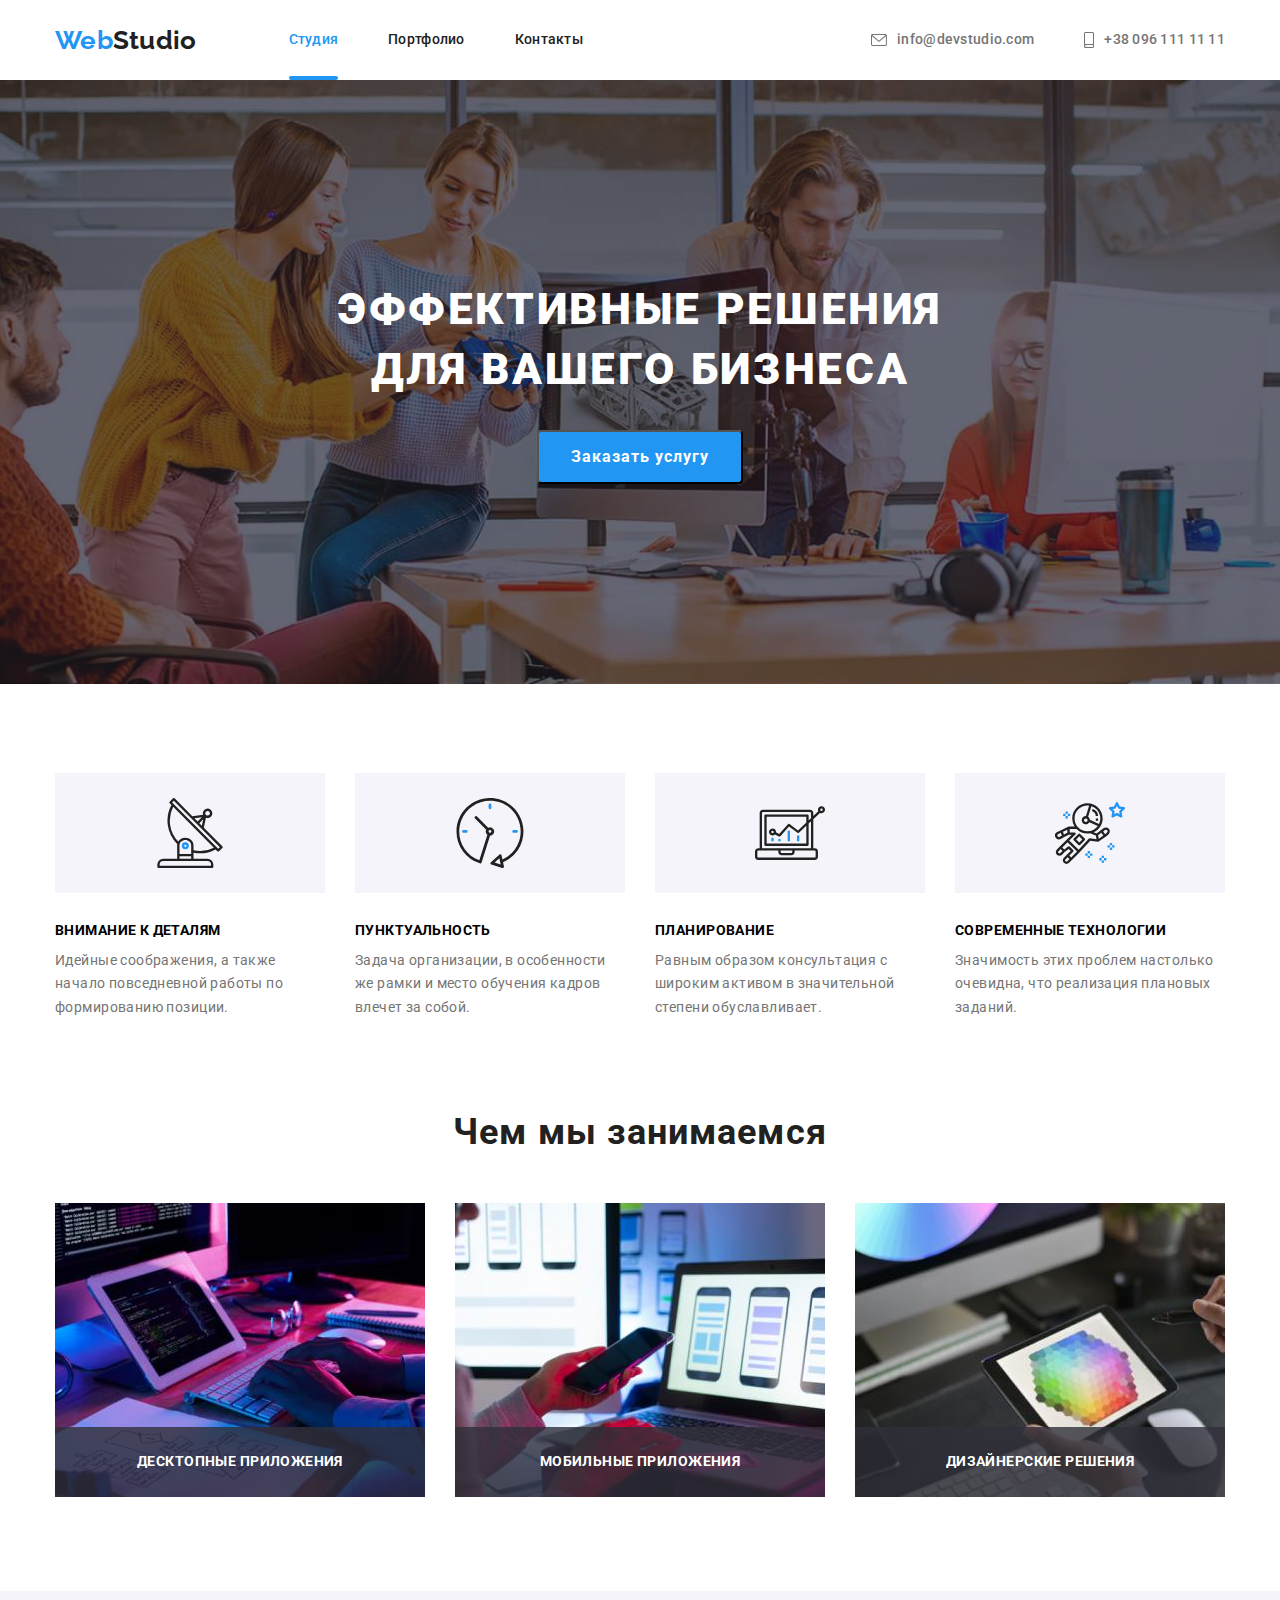
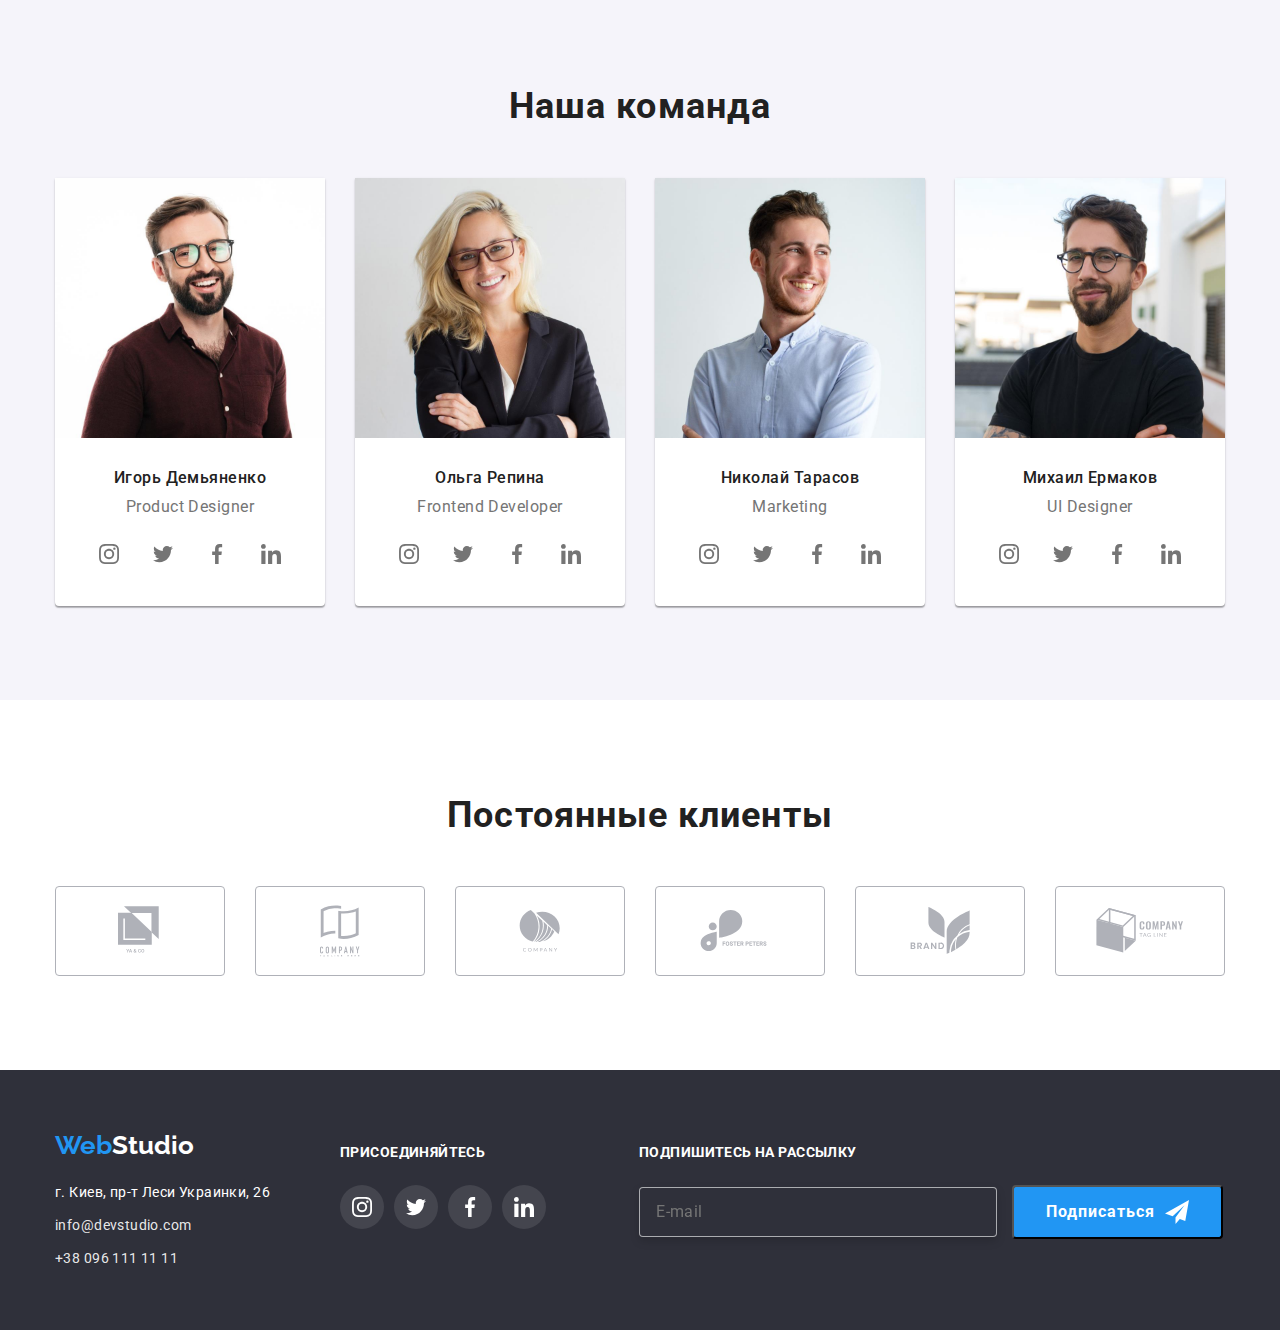
==== commit 0b6fef10: "футер інпут" ====
--- a/index.html
+++ b/index.html
@@ -516,16 +516,20 @@
         </div>
         <div class="sign">
           <h3 class="features-heading join-heading">Подпишитесь на рассылку</h3>
-            
-              <div class="sign-card">
-                <label for="email" class="form-label"></label>
-                <input type="email" class="footer-input" placeholder="E-mail" />
-                </label>
-                <button class="sign-btn" type="submit">Подписаться</button>
-              </div>
-            
+
+          <div class="sign-card">
+            <label for="email" class="form-label">
+              <input type="email" class="footer-input" placeholder="E-mail" />
+            </label>
+            <button class="sign-btn" type="submit">
+              <p class="sign-text">Подписаться</p>
+              <svg class="icon-send" width="24" height="24">
+                <use href="./images/sprite.svg#icon-send"></use>
+              </svg>
+            </button>
           </div>
         </div>
+      </div>
     </footer>
 
     <script src="./js/modal.js"></script>
--- a/css/style.css
+++ b/css/style.css
@@ -12,10 +12,12 @@
   --background-modal-btn: #188ce8;
   --border-proekts: #eeeeee;
   --background-footer: #2f303a;
+  --background-footer-input: rgba(255, 255, 255, 0.6);
   --background-family: #f5f4fa;
   --border-clients: #afb1b8;
   --border-input: rgba(33, 33, 33, 0.2);
   --social-footer: rgba(255, 255, 255, 0.1);
+  --footer-input-placeholder: rgba(255, 255, 255, 0.6);
   --background-work: rgba(47, 48, 58, 0.8);
   --background-card-aside: rgba(33, 150, 243, 0.9);
   --background-backdrop: rgba(0, 0, 0, 0.2);
@@ -909,9 +911,12 @@
 }
 
 .footer-input {
-  padding: 14px 42px;
+  min-width: 358px;
+  padding: 14px 16px;
   margin-right: 12px;
-  border: 1px solid rgba(255, 255, 255, 0.3);
+  color: var(--text-hero-white);
+  background-color: var(--background-footer);
+  border: 1px solid var(--background-footer-input);
   filter: drop-shadow(0px 4px 4px rgba(0, 0, 0, 0.15));
   border-radius: 4px;
 }
@@ -921,21 +926,29 @@
   font-size: 16px;
   line-height: 1.25;
   letter-spacing: 0.03em;
-  color: rgba(255, 255, 255, 0.6);
+  color: var(--footer-input-placeholder);
 }
 
 .sign-btn {
-  display: inline-block;
+  display: inline-flex;
+  align-items: center;
   min-width: 200px;
   padding: 10px 32px;
 
+  cursor: pointer;
+  border-radius: 4px;
+  color: var(--text-hero-white);
+  background-color: var(--text-blue);
+}
+
+.sign-text {
   font-weight: 700;
   font-size: 16px;
   line-height: 1.87;
   letter-spacing: 0.06em;
 
-  cursor: pointer;
-  border-radius: 4px;
-  color: var(--text-hero-white);
-  background-color: var(--text-blue);
+}
+
+.icon-send {
+  margin-left: 10px;
 }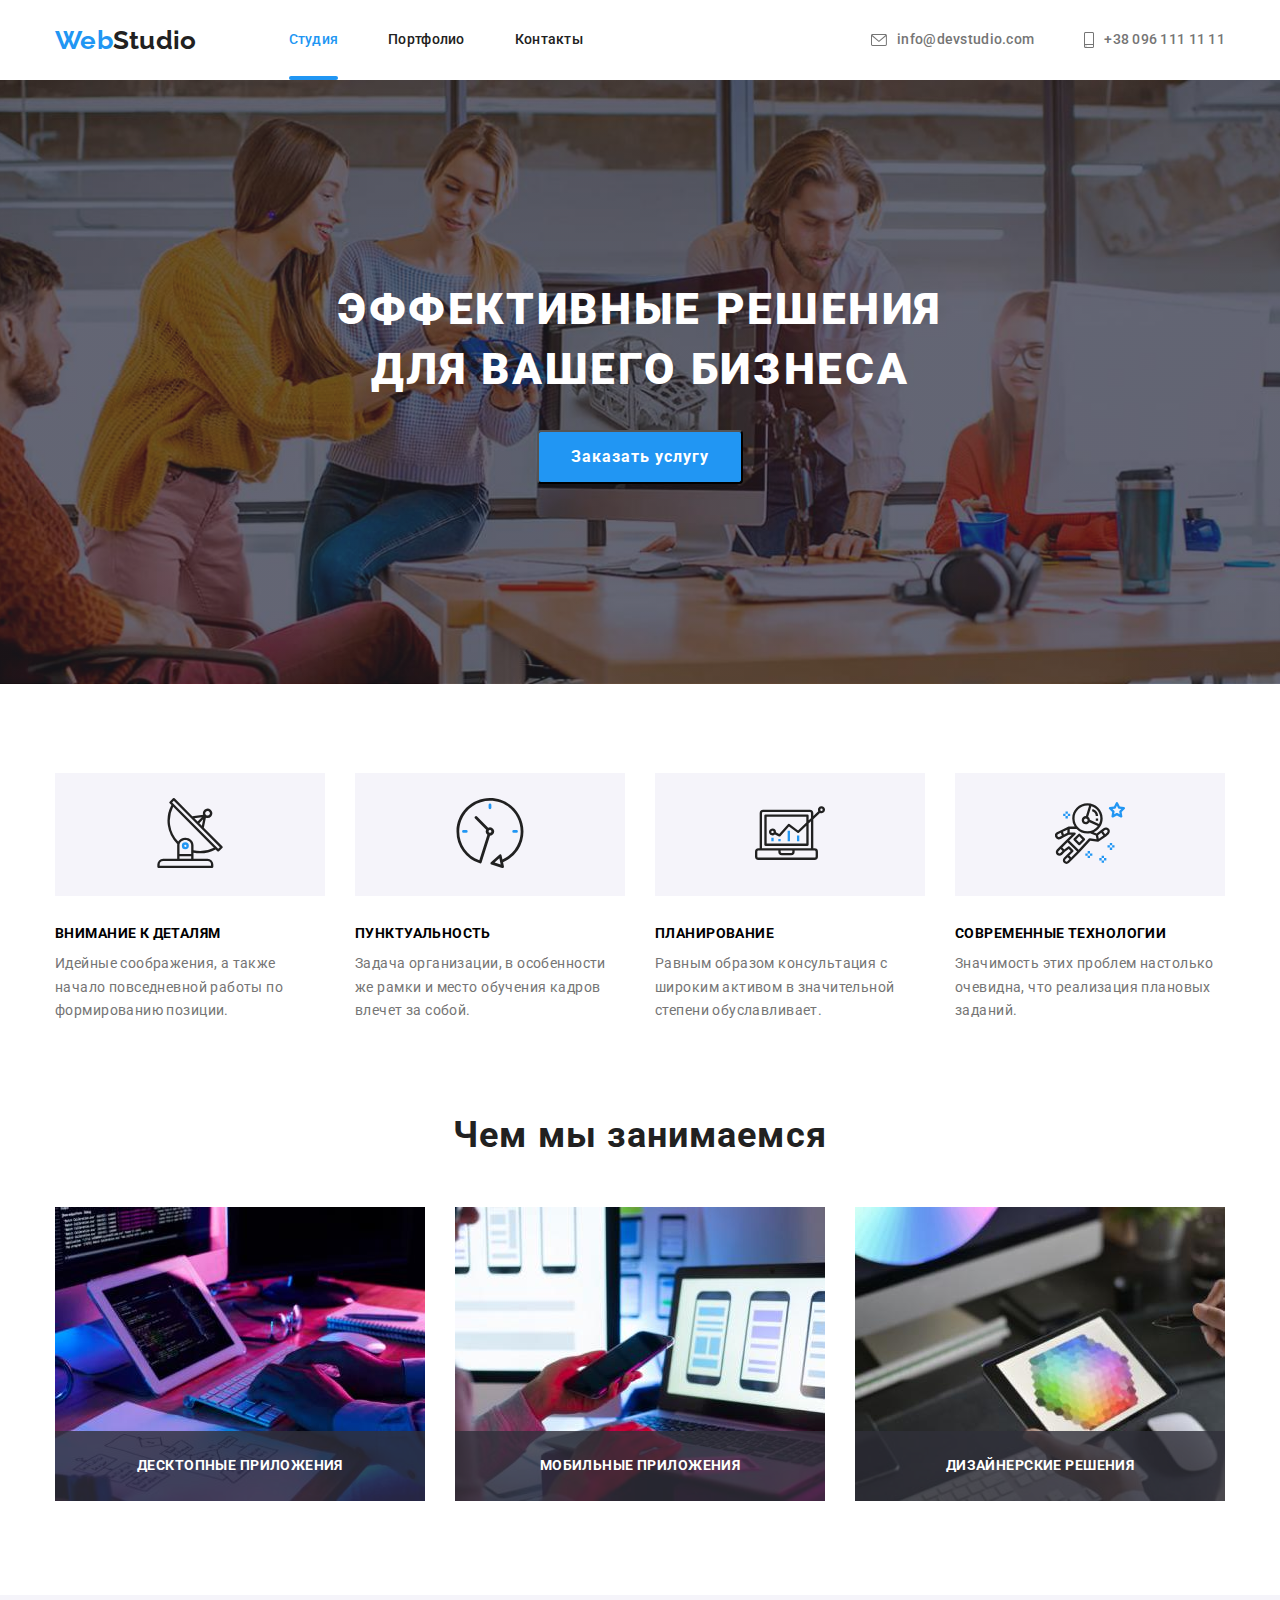
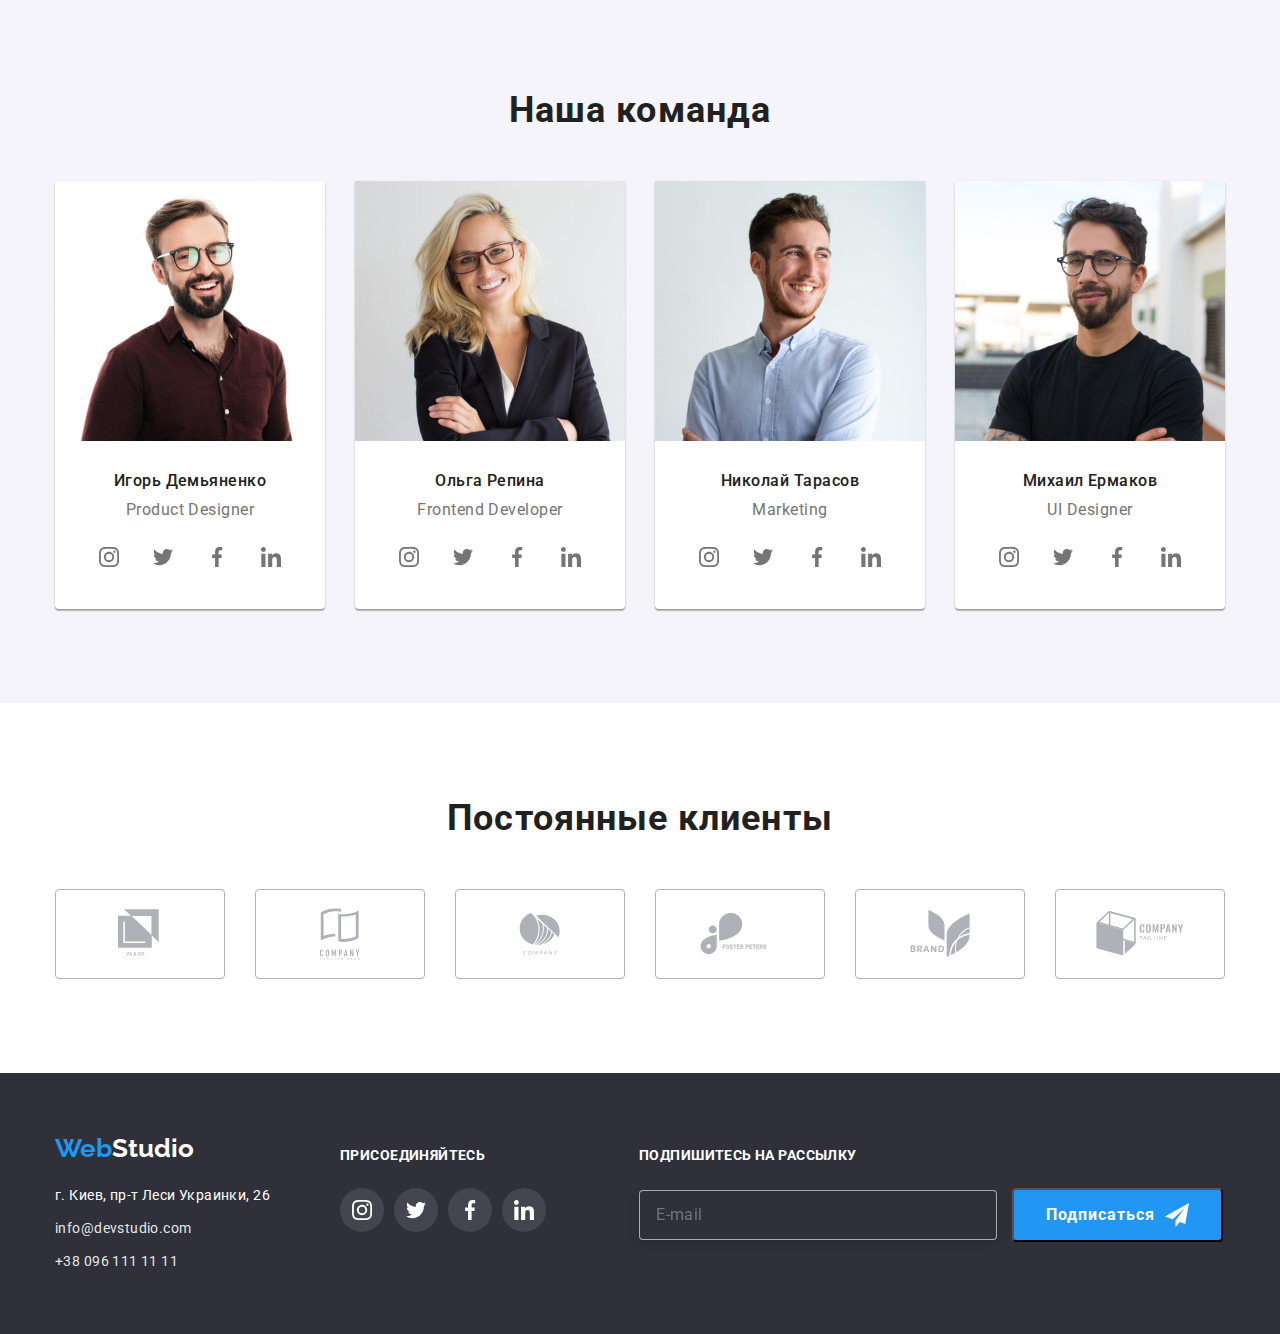
==== commit f2ae1da1: "просмотр через валидатор" ====
--- a/index.html
+++ b/index.html
@@ -1,3 +1,4 @@
+<!DOCTYPE html>
 <html lang="ru">
   <head>
     <meta charset="UTF-8" />
@@ -126,11 +127,10 @@
                     <svg class="form-checked" width="16" height="15">
                       <use href="./images/sprite.svg#icon-icon-check"></use>
                     </svg>
-                    <p class="form-text">
+                    <span class="form-text">
                       Соглашаюсь с рассылкой и принимаю<span class="contract"
-                        >Условия договора</span
-                      >
-                    </p>
+                        >Условия договора</span>
+                    </span>
                   </label>
                 </div>
                 <button class="hero-btn modal-btn" type="submit">
@@ -518,11 +518,11 @@
           <h3 class="features-heading join-heading">Подпишитесь на рассылку</h3>
 
           <div class="sign-card">
-            <label for="email" class="form-label">
-              <input type="email" class="footer-input" placeholder="E-mail" />
+            <label for="sign-email" class="form-label">
+              <input type="email" class="footer-input" id="sign-email" placeholder="E-mail" />
             </label>
             <button class="sign-btn" type="submit">
-              <p class="sign-text">Подписаться</p>
+              <span class="sign-text">Подписаться</span>
               <svg class="icon-send" width="24" height="24">
                 <use href="./images/sprite.svg#icon-send"></use>
               </svg>
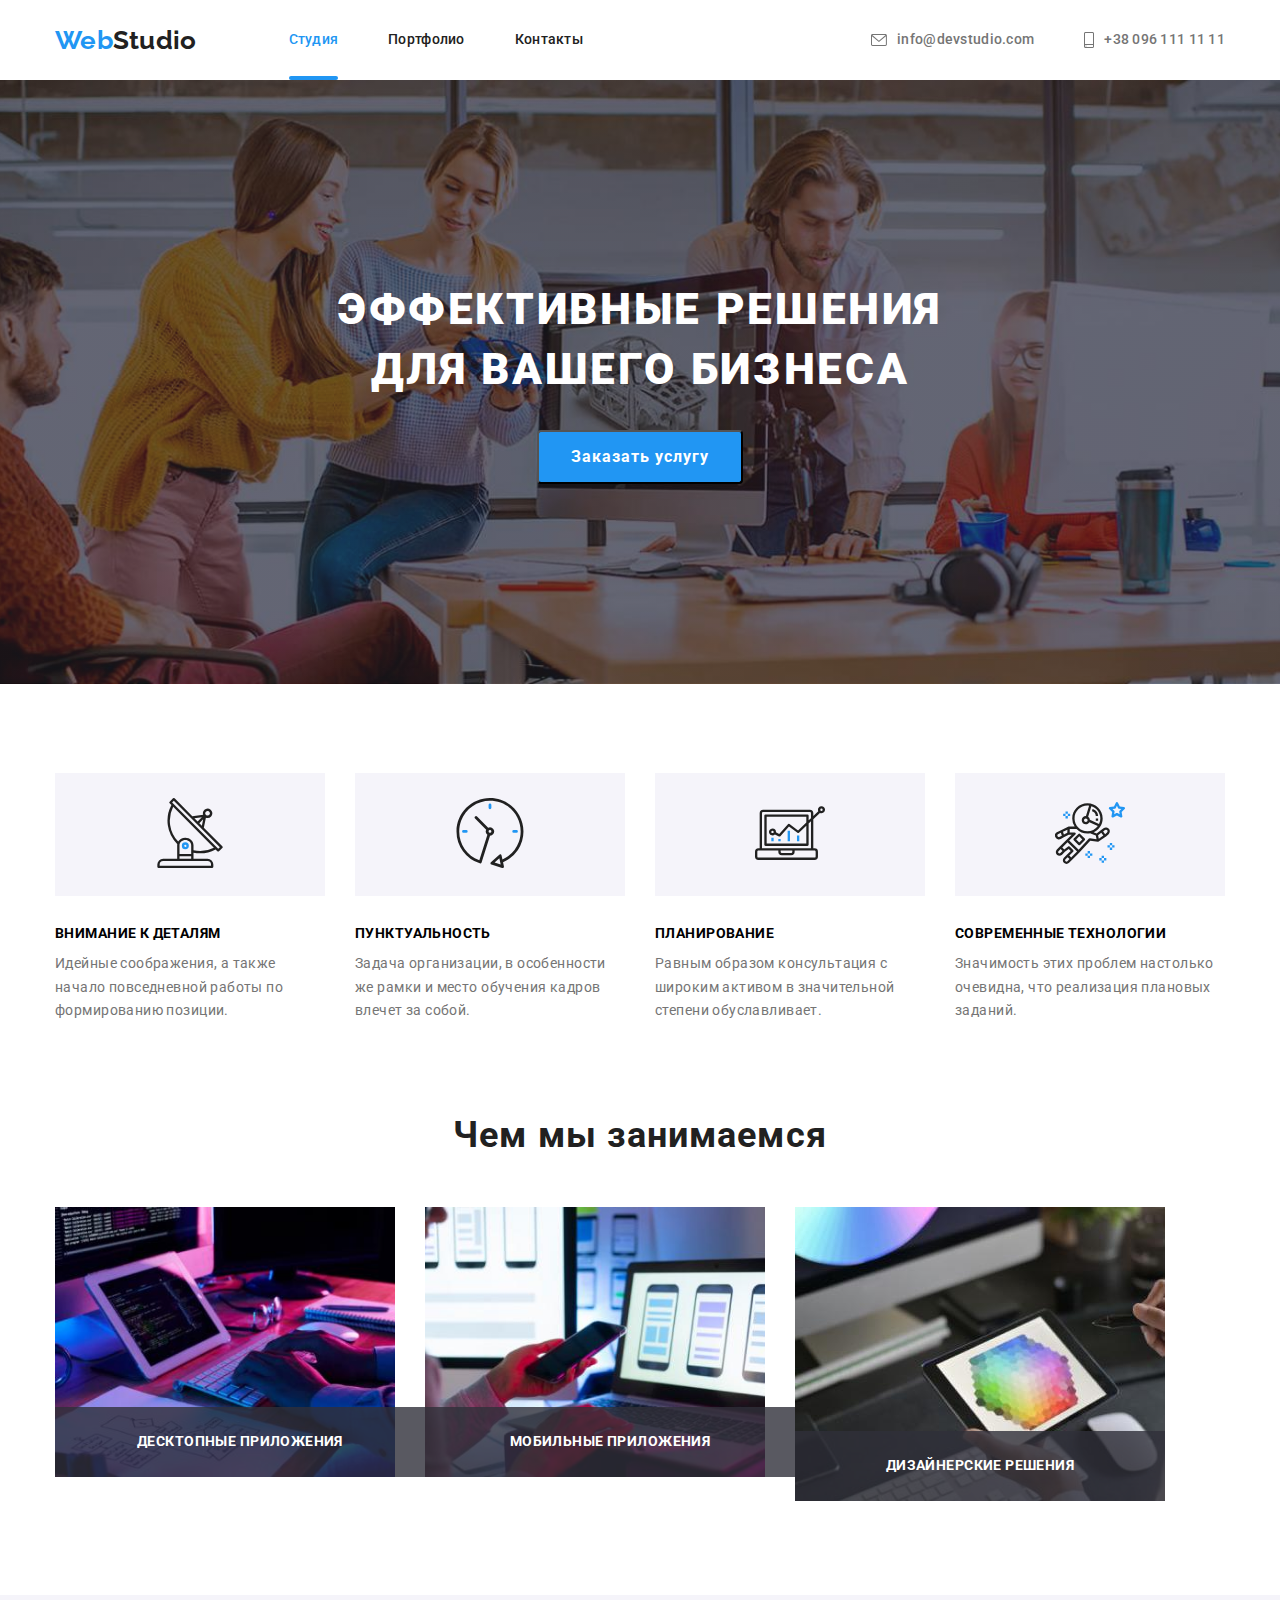
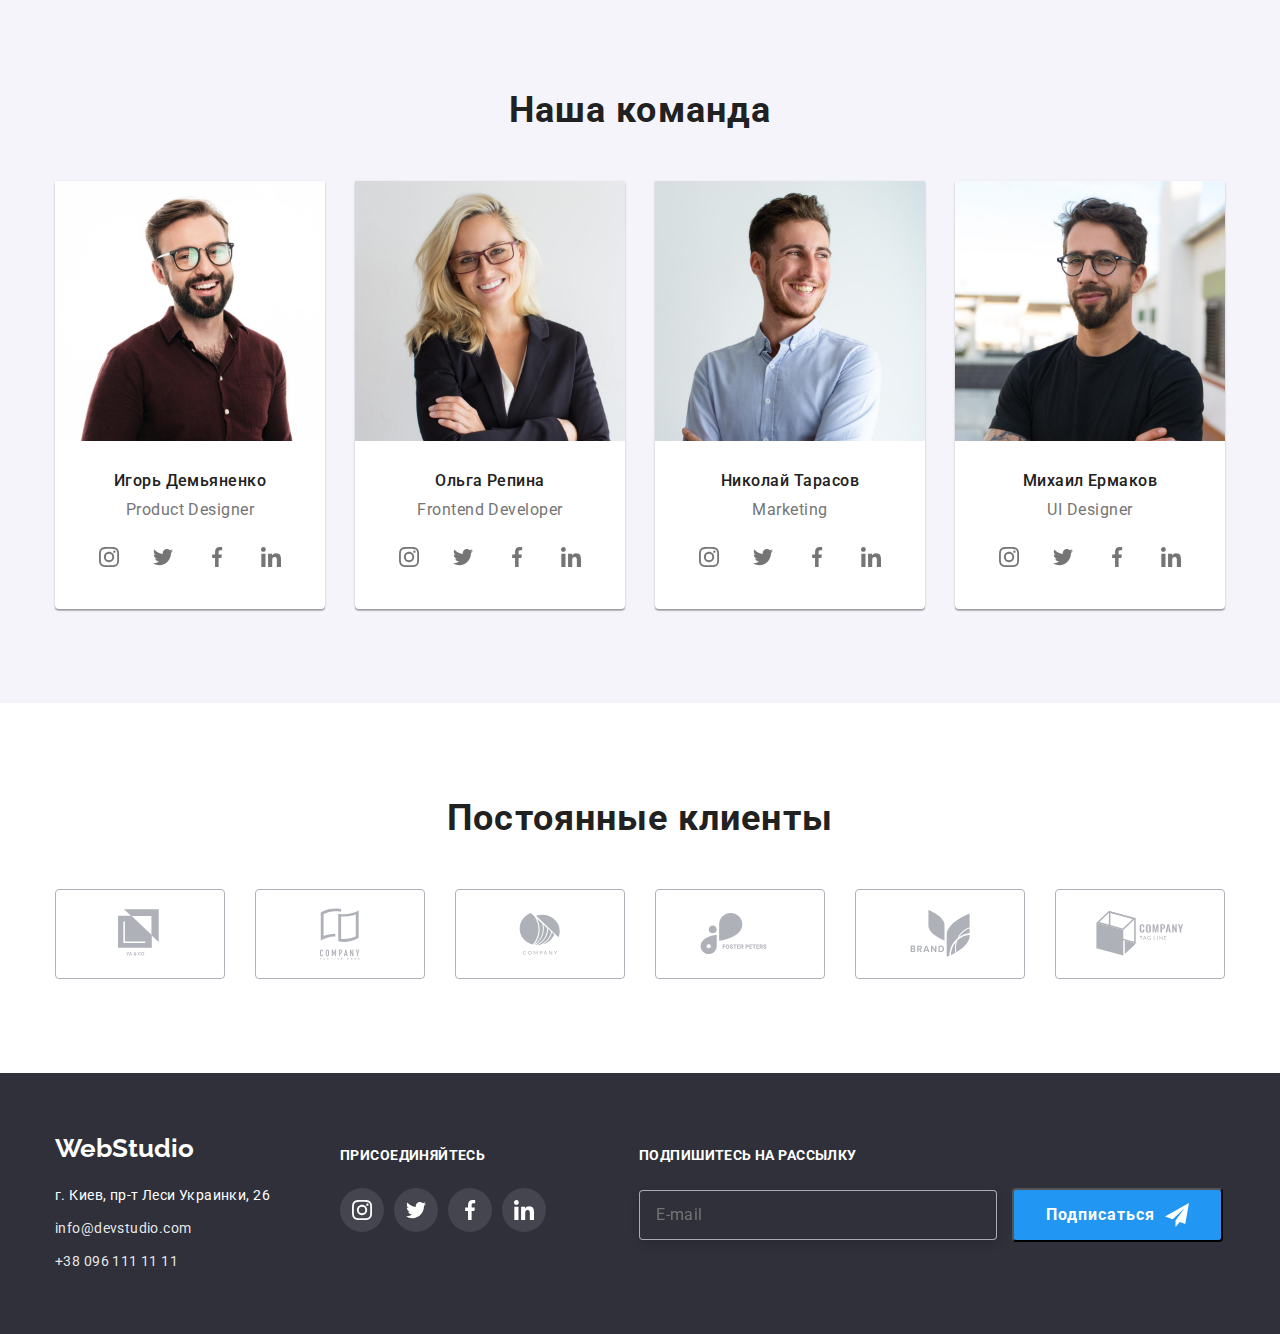
==== commit fd5202f3: "BEM page-header" ====
--- a/index.html
+++ b/index.html
@@ -18,21 +18,21 @@
   <body>
     <!--Шапка-->
     <header class="page-header container">
-      <nav class="header-nav">
-        <a class="logo" href=""><span class="logo-link">Web</span>Studio</a>
-        <ul class="list-nav">
-          <li class="item-nav">
-            <a class="link current" href="">Студия</a>
+      <nav class="nav">
+        <a class="logo" href=""><span class="logo-color">Web</span>Studio</a>
+        <ul class="nav__list">
+          <li class="nav__item">
+            <a class="nav__link nav__link--current" href="">Студия</a>
           </li>
-          <li class="item-nav">
-            <a class="link" href="./portfolio.html">Портфолио</a>
+          <li class="nav__item">
+            <a class="nav__link" href="./portfolio.html">Портфолио</a>
           </li>
-          <li class="item-nav">
-            <a class="link" href="">Контакты</a>
+          <li class="nav__item">
+            <a class="nav__link" href="">Контакты</a>
           </li>
         </ul>
       </nav>
-      <ul class="header-list">
+      <ul class="page-header__list">
         <li class="header-contacts">
           <a class="contacts" href="">
             <svg class="contacts-link" width="16" height="12">
--- a/css/style.css
+++ b/css/style.css
@@ -84,18 +84,9 @@
   letter-spacing: 0.02em;
 }
 
-.header-nav {
+.nav {
   display: flex;
   align-items: center;
-}
-
-.header-list {
-  display: flex;
-  margin-left: auto;
-}
-
-.header-contacts {
-  display: flex;
 }
 
 .logo {
@@ -106,22 +97,25 @@
   line-height: 1.19;
 }
 
-.logo-link {
+.logo-color {
   color: var(--text-blue);
 }
 
-.list-nav {
+.nav__list {
   display: flex;
   align-items: center;
   margin-left: 92px;
 }
-
-.item-nav:not(:last-child),
+.nav__list .nav__link--current {
+  color: var(--text-blue);
+}
+
+.nav__item:not(:last-child),
 .header-contacts:not(:last-child) {
   margin-right: 50px;
 }
 
-.link {
+.nav__link {
   display: block;
 
   padding-top: 32px;
@@ -130,22 +124,16 @@
   transition: color 250ms var(--timing-function);
 }
 
-.link:hover,
-.link:focus {
+.nav__link:hover,
+.nav__link:focus {
   color: var(--text-blue);
 }
 
-.list-nav .link.current {
-  color: var(--text-blue);
-}
-
-.current {
+.nav__link--current {
   position: relative;
-
-  display: block;
-}
-
-.current::after {
+}
+
+.nav__link--current::after {
   content: '';
 
   position: absolute;
@@ -161,6 +149,17 @@
 
   transition: color 250ms var(--timing-function);
 }
+
+.page-header__list {
+  display: flex;
+  margin-left: auto;
+}
+
+.header-contacts {
+  display: flex;
+}
+
+
 
 .contacts {
   display: inline-flex;
@@ -413,7 +412,6 @@
   clip-path: inset(100%);
   clip: rect(0 0 0 0);
   overflow: hidden;
-  position: absolute;
 }
 
 .checkbox-icon {
@@ -529,7 +527,7 @@
 }
 
 .work-item {
-  /* flex-basis: calc((100% - 60px) / 3); */
+  flex-basis: calc((100% - 60px) / 3);
   padding-right: 30px;
   z-index: -1;
 }
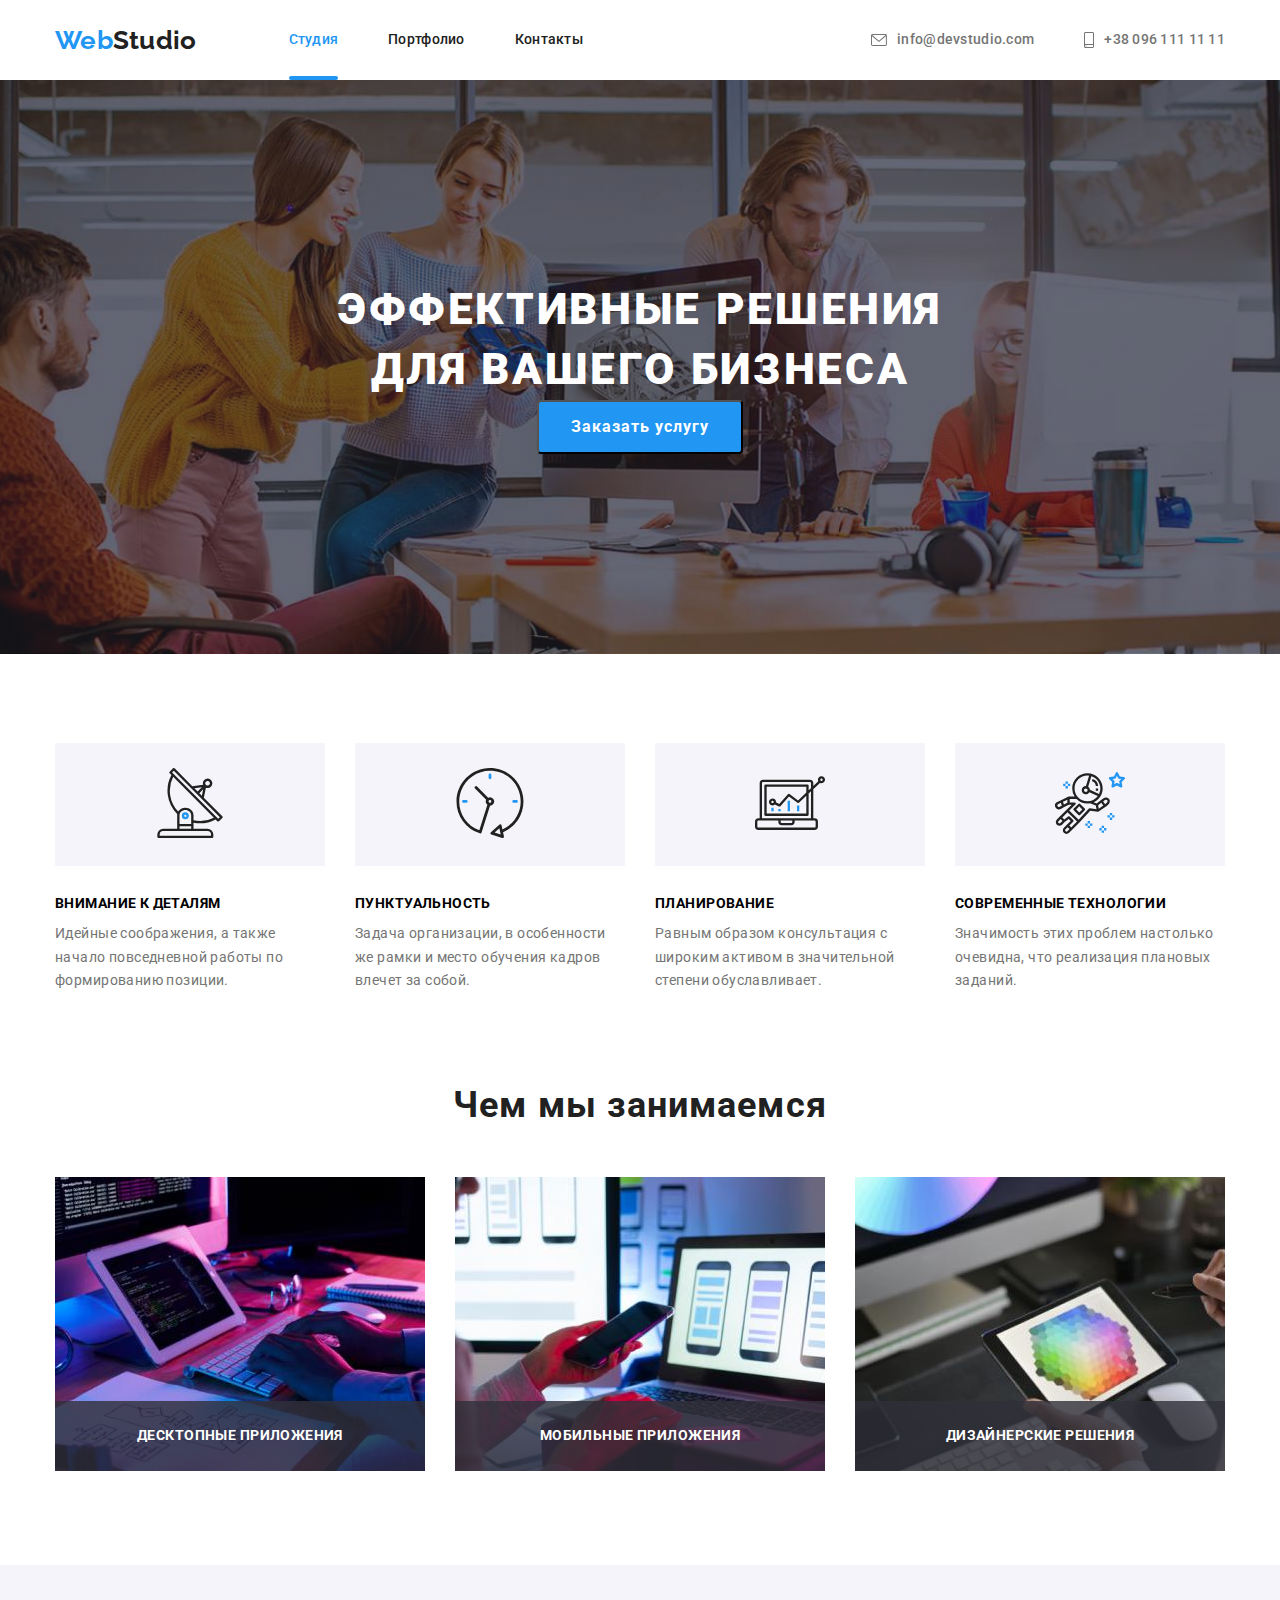
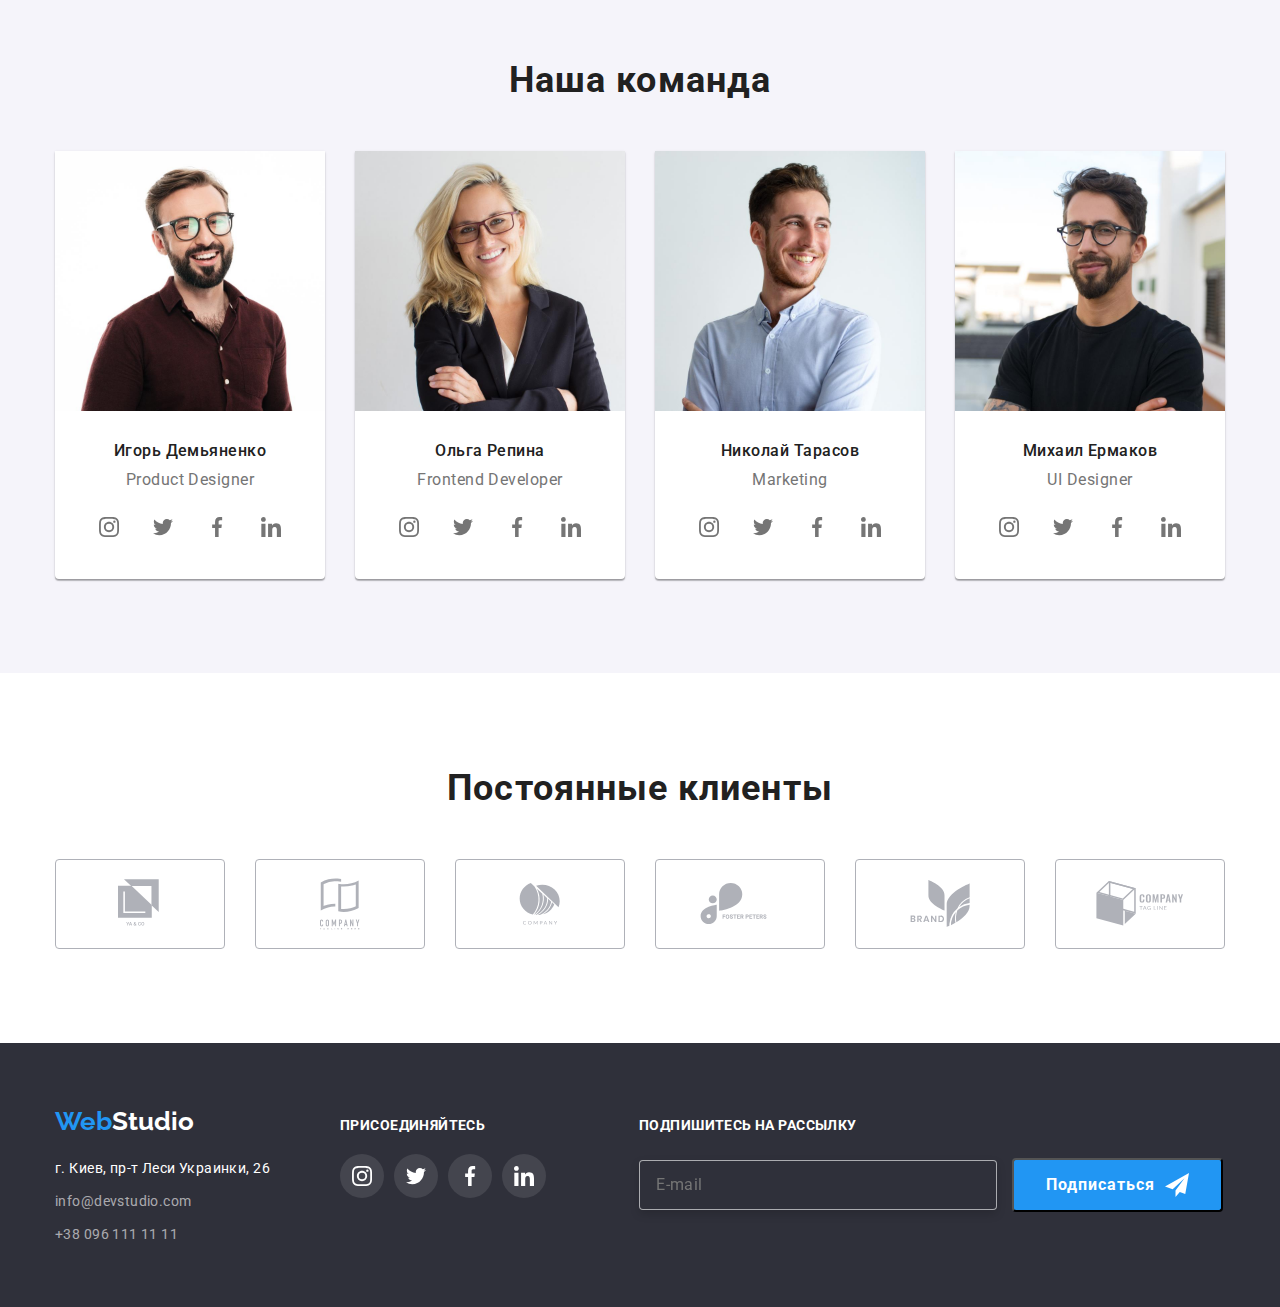
==== commit 50e6a655: "BEM Студию" ====
--- a/index.html
+++ b/index.html
@@ -17,33 +17,35 @@
   </head>
   <body>
     <!--Шапка-->
-    <header class="page-header container">
-      <nav class="nav">
+    <header class="header container">
+      <nav class="header-nav">
         <a class="logo" href=""><span class="logo-color">Web</span>Studio</a>
-        <ul class="nav__list">
-          <li class="nav__item">
-            <a class="nav__link nav__link--current" href="">Студия</a>
+        <ul class="header-nav__list">
+          <li class="header-nav__item">
+            <a class="header-nav__link header-nav__link--current" href=""
+              >Студия</a
+            >
           </li>
-          <li class="nav__item">
-            <a class="nav__link" href="./portfolio.html">Портфолио</a>
+          <li class="header-nav__item">
+            <a class="header-nav__link" href="./portfolio.html">Портфолио</a>
           </li>
-          <li class="nav__item">
-            <a class="nav__link" href="">Контакты</a>
+          <li class="header-nav__item">
+            <a class="header-nav__link" href="">Контакты</a>
           </li>
         </ul>
       </nav>
-      <ul class="page-header__list">
-        <li class="header-contacts">
-          <a class="contacts" href="">
-            <svg class="contacts-link" width="16" height="12">
+      <ul class="header-contacts">
+        <li class="header-contacts__item">
+          <a class="header-contacts__link" href="">
+            <svg class="header-contacts__icon" width="16" height="12">
               <use href="./images/sprite.svg#icon-envelope"></use>
             </svg>
             info@devstudio.com</a
           >
         </li>
-        <li class="header-contacts">
-          <a class="contacts" href="">
-            <svg class="contacts-link" width="10" height="16">
+        <li class="header-contacts__item">
+          <a class="header-contacts__link" href="">
+            <svg class="header-contacts__icon" width="10" height="16">
               <use href="./images/sprite.svg#icon-smartphone"></use>
             </svg>
             +38 096 111 11 11</a
@@ -55,85 +57,84 @@
     <main>
       <!--Баннер-->
       <section class="hero">
-        <div class="hero-container">
-          <h1 class="hero-text">Эффективные решения для вашего бизнеса</h1>
-          <button type="button" class="hero-btn" data-modal-open>
+        <div class="container">
+          <h1 class="hero__title">Эффективные решения для вашего бизнеса</h1>
+          <button type="button" class="hero__btn" data-modal-open>
             Заказать услугу
           </button>
-          <div class="backdrop is-hidden" data-modal>
+          <div class="hero__backdrop hero__backdrop--is-hidden" data-modal>
             <div class="modal">
-              <button class="modal-close" data-modal-close>
+              <button class="modal__close" data-modal-close>
                 <svg width="18" height="18">
                   <use href="./images/sprite.svg#icon-close-black"></use>
                 </svg>
               </button>
 
-              <form
-                class="signup-form"
-                name="signup"
-                autocomplete="on"
-                novalidate
-              >
-                <p class="appeal">Оставьте свои данные, мы вам перезвоним</p>
-                <div class="form-field">
-                  <label for="username" class="form-label">Имя</label>
-                  <div class="input-icon">
-                    <input type="text" class="form-input" id="username" />
-                    <svg class="form-icon" width="18" height="18">
+              <form class="form" name="signup" autocomplete="on" novalidate>
+                <p class="form__title">
+                  Оставьте свои данные, мы вам перезвоним
+                </p>
+                <div class="form__fields">
+                  <label for="username" class="form__label">Имя</label>
+                  <div class="form__content">
+                    <input type="text" class="form__input" id="username" />
+                    <svg class="form__icon" width="18" height="18">
                       <use href="./images/sprite.svg#icon-person"></use>
                     </svg>
                   </div>
                 </div>
 
-                <div class="form-field">
-                  <label for="telephone" class="form-label">Телефон</label>
-                  <div class="input-icon">
-                    <input type="tel" class="form-input" id="telephone" />
-                    <svg class="form-icon" width="18" height="18">
+                <div class="form__fields">
+                  <label for="telephone" class="form__label">Телефон</label>
+                  <div class="form__content">
+                    <input type="tel" class="form__input" id="telephone" />
+                    <svg class="form__icon" width="18" height="18">
                       <use href="./images/sprite.svg#icon-phone"></use>
                     </svg>
                   </div>
                 </div>
 
-                <div class="form-field">
-                  <label for="email" class="form-label">Почта</label>
-                  <div class="input-icon">
-                    <input type="email" class="form-input" id="email" />
-                    <svg class="form-icon" width="18" height="18">
+                <div class="form__fields">
+                  <label for="email" class="form__label">Почта</label>
+                  <div class="form__content">
+                    <input type="email" class="form__input" id="email" />
+                    <svg class="form__icon" width="18" height="18">
                       <use href="./images/sprite.svg#icon-email-black"></use>
                     </svg>
                   </div>
                 </div>
 
-                <div class="form-field">
-                  <label for="feedback" class="form-label">Комментарий</label>
+                <div class="form__fields">
+                  <label for="feedback" class="form__label">Комментарий</label>
 
                   <textarea
-                    class="form-input form-comment"
+                    class="form__input form__placeholder"
                     placeholder="Введите текст"
                     id="feedback"
                   ></textarea>
                 </div>
 
-                <div class="form-field">
-                  <label class="form-appeal" for="check">
+                <div class="form__fields">
+                  <label class="form-checkbox__contract" for="check">
                     <input
-                      class="checkbox"
+                      class="form-checkbox__check"
                       type="checkbox"
                       id="check"
-                      value="appeal"
+                      value="checked"
                       checked
                     />
-                    <svg class="form-checked" width="16" height="15">
+                    <svg class="form-checkbox__icon" width="16" height="15">
                       <use href="./images/sprite.svg#icon-icon-check"></use>
                     </svg>
-                    <span class="form-text">
-                      Соглашаюсь с рассылкой и принимаю<span class="contract"
-                        >Условия договора</span>
+                    <span class="form-checkbox__text">
+                      Соглашаюсь с рассылкой и принимаю<span
+                        class="form-checkbox__excerpt"
+                        >Условия договора</span
+                      >
                     </span>
                   </label>
                 </div>
-                <button class="hero-btn modal-btn" type="submit">
+                <button class="hero__btn modal__btn" type="submit">
                   Отправить
                 </button>
               </form>
@@ -145,52 +146,52 @@
       <!--Особенности-->
       <section class="features">
         <div class="container">
-          <h2 class="visually-hidden">Особенности</h2>
-          <ul class="features-list">
-            <li class="features-items">
-              <div class="block">
-                <svg class="link-block" width="70" height="70">
+          <h2 class="section-title visually-hidden">Особенности</h2>
+          <ul class="features__list">
+            <li class="features__items">
+              <div class="features__content">
+                <svg class="features__icon" width="70" height="70">
                   <use href="./images/sprite.svg#icon-antenna"></use>
                 </svg>
               </div>
-              <h3 class="features-heading">Внимание к деталям</h3>
-              <p class="features-text">
+              <h3 class="content-title">Внимание к деталям</h3>
+              <p class="features__text">
                 Идейные соображения, а также начало повседневной работы по
                 формированию позиции.
               </p>
             </li>
-            <li class="features-items">
-              <div class="block">
-                <svg class="link-block" width="70" height="70">
+            <li class="features__items">
+              <div class="features__content">
+                <svg class="features__icon" width="70" height="70">
                   <use href="./images/sprite.svg#icon-clock"></use>
                 </svg>
               </div>
-              <h3 class="features-heading">Пунктуальность</h3>
-              <p class="features-text">
+              <h3 class="content-title">Пунктуальность</h3>
+              <p class="features__text">
                 Задача организации, в особенности же рамки и место обучения
                 кадров влечет за собой.
               </p>
             </li>
-            <li class="features-items">
-              <div class="block">
-                <svg class="link-block" width="70" height="70">
+            <li class="features__items">
+              <div class="features__content">
+                <svg class="features__icon" width="70" height="70">
                   <use href="./images/sprite.svg#icon-diagram"></use>
                 </svg>
               </div>
-              <h3 class="features-heading">Планирование</h3>
-              <p class="features-text">
+              <h3 class="content-title">Планирование</h3>
+              <p class="features__text">
                 Равным образом консультация с широким активом в значительной
                 степени обуславливает.
               </p>
             </li>
-            <li class="features-items">
-              <div class="block">
-                <svg class="link-block" width="70" height="70">
+            <li class="features__items">
+              <div class="features__content">
+                <svg class="features__icon" width="70" height="70">
                   <use href="./images/sprite.svg#icon-astronaut"></use>
                 </svg>
               </div>
-              <h3 class="features-heading">Современные технологии</h3>
-              <p class="features-text">
+              <h3 class="content-title">Современные технологии</h3>
+              <p class="features__text">
                 Значимость этих проблем настолько очевидна, что реализация
                 плановых заданий.
               </p>
@@ -202,31 +203,29 @@
       <!--Чем мы занимаемся-->
       <section class="work">
         <div class="container">
-          <h2 class="heading-main">Чем мы занимаемся</h2>
-          <ul class="work-list">
-            <li class="work-item">
-              <div class="work-tumb">
+          <h2 class="section-title">Чем мы занимаемся</h2>
+          <ul class="work__list">
+            <li class="work__item">
+              <div class="work__content">
                 <img src="./images/box1.jpg" alt="Программирование" />
-                <div class="work-content">
-                  <p class="work-text features-heading">
-                    Десктопные приложения
-                  </p>
-                </div>
-              </div>
-            </li>
-            <li class="work-item">
-              <div class="work-tumb">
+                <div class="work__desc">
+                  <p class="content-title">Десктопные приложения</p>
+                </div>
+              </div>
+            </li>
+            <li class="work__item">
+              <div class="work__content">
                 <img src="./images/box2.jpg" alt="Приложения" />
-                <div class="work-content">
-                  <p class="work-text features-heading">Мобильные приложения</p>
-                </div>
-              </div>
-            </li>
-            <li class="work-item">
-              <div class="work-tumb">
+                <div class="work__desc">
+                  <p class="content-title work__text">Мобильные приложения</p>
+                </div>
+              </div>
+            </li>
+            <li class="work__item">
+              <div class="work__content">
                 <img src="./images/box3.jpg" alt="Дизайн" />
-                <div class="work-content">
-                  <p class="work-text features-heading">Дизайнерские решения</p>
+                <div class="work__desc">
+                  <p class="content-title work__text">Дизайнерские решения</p>
                 </div>
               </div>
             </li>
@@ -237,41 +236,40 @@
       <!--Наша команда-->
       <section class="family">
         <div class="container">
-          <h2 class="heading-main">Наша команда</h2>
-          <ul class="family-list">
-            <li class="family-item">
-              <article class="family-card">
-                <div class="family-tumb">
-                  <img src="./images/team/team1.jpg" alt="Игорь Демьяненко" />
-                </div>
-                <div class="family-content">
-                  <h3 class="family-name">Игорь Демьяненко</h3>
-                  <p class="family-proffesion" lang="en">Product Designer</p>
+          <h2 class="section-title">Наша команда</h2>
+          <ul class="family__list">
+            <li class="family__item">
+              <article class="family__card">
+                <img src="./images/team/team1.jpg" alt="Игорь Демьяненко" />
+
+                <div class="family__content">
+                  <h3 class="family__name">Игорь Демьяненко</h3>
+                  <p class="family__proffesion" lang="en">Product Designer</p>
                   <ul class="social-card">
-                    <li class="social-tumb">
-                      <a class="social-link" href="">
-                        <svg class="social-svg" width="20" height="20">
+                    <li class="social-card__content">
+                      <a class="social-card__link" href="">
+                        <svg class="social-card__icon" width="20" height="20">
                           <use href="./images/sprite.svg#icon-instagram"></use>
                         </svg>
                       </a>
                     </li>
-                    <li class="social-tumb">
-                      <a class="social-link" href="">
-                        <svg class="social-svg" width="20" height="20">
+                    <li class="social-card__content">
+                      <a class="social-card__link" href="">
+                        <svg class="social-card__icon" width="20" height="20">
                           <use href="./images/sprite.svg#icon-twitter"></use>
                         </svg>
                       </a>
                     </li>
-                    <li class="social-tumb">
-                      <a class="social-link" href="">
-                        <svg class="social-svg" width="20" height="20">
+                    <li class="social-card__content">
+                      <a class="social-card__link" href="">
+                        <svg class="social-card__icon" width="20" height="20">
                           <use href="./images/sprite.svg#icon-facebook"></use>
                         </svg>
                       </a>
                     </li>
-                    <li class="social-tumb">
-                      <a class="social-link" href="">
-                        <svg class="social-svg" width="20" height="20">
+                    <li class="social-card__content">
+                      <a class="social-card__link" href="">
+                        <svg class="social-card__icon" width="20" height="20">
                           <use href="./images/sprite.svg#icon-linkedin"></use>
                         </svg>
                       </a>
@@ -280,39 +278,38 @@
                 </div>
               </article>
             </li>
-            <li class="family-item">
-              <article class="family-card">
-                <div class="family-tumb">
-                  <img src="./images/team/team2.jpg" alt="Ольга Репина" />
-                </div>
-                <div class="family-content">
-                  <h3 class="family-name">Ольга Репина</h3>
-                  <p class="family-proffesion" lang="en">Frontend Developer</p>
+            <li class="family__item">
+              <article class="family__card">
+                <img src="./images/team/team2.jpg" alt="Ольга Репина" />
+
+                <div class="family__content">
+                  <h3 class="family__name">Ольга Репина</h3>
+                  <p class="family__proffesion" lang="en">Frontend Developer</p>
                   <ul class="social-card">
-                    <li class="social-tumb">
-                      <a class="social-link" href="">
-                        <svg class="social-svg" width="20" height="20">
+                    <li class="social-card__content">
+                      <a class="social-card__link" href="">
+                        <svg class="social-card__icon" width="20" height="20">
                           <use href="./images/sprite.svg#icon-instagram"></use>
                         </svg>
                       </a>
                     </li>
-                    <li class="social-tumb">
-                      <a class="social-link" href="">
-                        <svg class="social-svg" width="20" height="20">
+                    <li class="social-card__content">
+                      <a class="social-card__link" href="">
+                        <svg class="social-card__icon" width="20" height="20">
                           <use href="./images/sprite.svg#icon-twitter"></use>
                         </svg>
                       </a>
                     </li>
-                    <li class="social-tumb">
-                      <a class="social-link" href="">
-                        <svg class="social-svg" width="20" height="20">
+                    <li class="social-card__content">
+                      <a class="social-card__link" href="">
+                        <svg class="social-card__icon" width="20" height="20">
                           <use href="./images/sprite.svg#icon-facebook"></use>
                         </svg>
                       </a>
                     </li>
-                    <li class="social-tumb">
-                      <a class="social-link" href="">
-                        <svg class="social-svg" width="20" height="20">
+                    <li class="social-card__content">
+                      <a class="social-card__link" href="">
+                        <svg class="social-card__icon" width="20" height="20">
                           <use href="./images/sprite.svg#icon-linkedin"></use>
                         </svg>
                       </a>
@@ -321,39 +318,38 @@
                 </div>
               </article>
             </li>
-            <li class="family-item">
-              <article class="family-card">
-                <div class="family-tumb">
-                  <img src="./images/team/team3.jpg" alt="Николай Тарасов" />
-                </div>
-                <div class="family-content">
-                  <h3 class="family-name">Николай Тарасов</h3>
-                  <p class="family-proffesion" lang="en">Marketing</p>
+            <li class="family__item">
+              <article class="family__card">
+                <img src="./images/team/team3.jpg" alt="Николай Тарасов" />
+
+                <div class="family__content">
+                  <h3 class="family__name">Николай Тарасов</h3>
+                  <p class="family__proffesion" lang="en">Marketing</p>
                   <ul class="social-card">
-                    <li class="social-tumb">
-                      <a class="social-link" href="">
-                        <svg class="social-svg" width="20" height="20">
+                    <li class="social-card__content">
+                      <a class="social-card__link" href="">
+                        <svg class="social-card__icon" width="20" height="20">
                           <use href="./images/sprite.svg#icon-instagram"></use>
                         </svg>
                       </a>
                     </li>
-                    <li class="social-tumb">
-                      <a class="social-link" href="">
-                        <svg class="social-svg" width="20" height="20">
+                    <li class="social-card__content">
+                      <a class="social-card__link" href="">
+                        <svg class="social-card__icon" width="20" height="20">
                           <use href="./images/sprite.svg#icon-twitter"></use>
                         </svg>
                       </a>
                     </li>
-                    <li class="social-tumb">
-                      <a class="social-link" href="">
-                        <svg class="social-svg" width="20" height="20">
+                    <li class="social-card__content">
+                      <a class="social-card__link" href="">
+                        <svg class="social-card__icon" width="20" height="20">
                           <use href="./images/sprite.svg#icon-facebook"></use>
                         </svg>
                       </a>
                     </li>
-                    <li class="social-tumb">
-                      <a class="social-link" href="">
-                        <svg class="social-svg" width="20" height="20">
+                    <li class="social-card__content">
+                      <a class="social-card__link" href="">
+                        <svg class="social-card__icon" width="20" height="20">
                           <use href="./images/sprite.svg#icon-linkedin"></use>
                         </svg>
                       </a>
@@ -362,39 +358,38 @@
                 </div>
               </article>
             </li>
-            <li class="family-item">
-              <article class="family-card">
-                <div class="family-tumb">
-                  <img src="./images/team/team4.jpg" alt="Михаил Ермаков" />
-                </div>
-                <div class="family-content">
-                  <h3 class="family-name">Михаил Ермаков</h3>
-                  <p class="family-proffesion" lang="en">UI Designer</p>
+            <li class="family__item">
+              <article class="family__card">
+                <img src="./images/team/team4.jpg" alt="Михаил Ермаков" />
+
+                <div class="family__content">
+                  <h3 class="family__name">Михаил Ермаков</h3>
+                  <p class="family__proffesion" lang="en">UI Designer</p>
                   <ul class="social-card">
-                    <li class="social-tumb">
-                      <a class="social-link" href="">
-                        <svg class="social-svg" width="20" height="20">
+                    <li class="social-card__content">
+                      <a class="social-card__link" href="">
+                        <svg class="social-card__icon" width="20" height="20">
                           <use href="./images/sprite.svg#icon-instagram"></use>
                         </svg>
                       </a>
                     </li>
-                    <li class="social-tumb">
-                      <a class="social-link" href="">
-                        <svg class="social-svg" width="20" height="20">
+                    <li class="social-card__content">
+                      <a class="social-card__link" href="">
+                        <svg class="social-card__icon" width="20" height="20">
                           <use href="./images/sprite.svg#icon-twitter"></use>
                         </svg>
                       </a>
                     </li>
-                    <li class="social-tumb">
-                      <a class="social-link" href="">
-                        <svg class="social-svg" width="20" height="20">
+                    <li class="social-card__content">
+                      <a class="social-card__link" href="">
+                        <svg class="social-card__icon" width="20" height="20">
                           <use href="./images/sprite.svg#icon-facebook"></use>
                         </svg>
                       </a>
                     </li>
-                    <li class="social-tumb">
-                      <a class="social-link" href="">
-                        <svg class="social-svg" width="20" height="20">
+                    <li class="social-card__content">
+                      <a class="social-card__link" href="">
+                        <svg class="social-card__icon" width="20" height="20">
                           <use href="./images/sprite.svg#icon-linkedin"></use>
                         </svg>
                       </a>
@@ -410,46 +405,46 @@
       <!-- Постоянные клиенты -->
       <section class="clients">
         <div class="container">
-          <h2 class="heading-main">Постоянные клиенты</h2>
-          <ul class="clients-list">
-            <li class="clients-item">
-              <a class="clients-link" href="">
-                <svg class="clients-logo" width="45" height="50">
+          <h2 class="section-title">Постоянные клиенты</h2>
+          <ul class="clients__list">
+            <li class="clients__item">
+              <a class="clients__link" href="">
+                <svg class="clients__icon" width="45" height="50">
                   <use href="./images/sprite.svg#icon-logo1"></use>
                 </svg>
               </a>
             </li>
-            <li class="clients-item">
-              <a class="clients-link" href="">
-                <svg class="clients-logo" width="40" height="52">
+            <li class="clients__item">
+              <a class="clients__link" href="">
+                <svg class="clients__icon" width="40" height="52">
                   <use href="./images/sprite.svg#icon-logo2"></use>
                 </svg>
               </a>
             </li>
-            <li class="clients-item">
-              <a class="clients-link" href="">
-                <svg class="clients-logo" width="42" height="42">
+            <li class="clients__item">
+              <a class="clients__link" href="">
+                <svg class="clients__icon" width="42" height="42">
                   <use href="./images/sprite.svg#icon-logo3"></use>
                 </svg>
               </a>
             </li>
-            <li class="clients-item">
-              <a class="clients-link" href="">
-                <svg class="clients-logo" width="80" height="42">
+            <li class="clients__item">
+              <a class="clients__link" href="">
+                <svg class="clients__icon" width="80" height="42">
                   <use href="./images/sprite.svg#icon-logo4"></use>
                 </svg>
               </a>
             </li>
-            <li class="clients-item">
-              <a class="clients-link" href="">
-                <svg class="clients-logo" width="60" height="47">
+            <li class="clients__item">
+              <a class="clients__link" href="">
+                <svg class="clients__icon" width="60" height="47">
                   <use href="./images/sprite.svg#icon-logo5"></use>
                 </svg>
               </a>
             </li>
-            <li class="clients-item">
-              <a class="clients-link" href="">
-                <svg class="clients-logo" width="88" height="45">
+            <li class="clients__item">
+              <a class="clients__link" href="">
+                <svg class="clients__icon" width="88" height="45">
                   <use href="./images/sprite.svg#icon-logo6"></use>
                 </svg>
               </a>
@@ -464,50 +459,54 @@
       <div class="container footer-container">
         <!--Адресс-->
         <address class="address">
-          <a class="logo logo-footer" href=""
-            ><span class="logo-link">Web</span>Studio</a
+          <a class="logo logo__footer" href=""
+            ><span class="logo-color">Web</span>Studio</a
           >
-          <ul class="footer-list">
-            <li class="footer-items">
-              <a class="address-link adr" href=""
+          <ul class="address__list">
+            <li class="address__items">
+              <a class="address__link adr" href=""
                 >г. Киев, пр-т Леси Украинки, 26</a
               >
             </li>
-            <li class="footer-items">
-              <a class="address-link post" href="">info@devstudio.com</a>
-            </li>
-            <li class="footer-items">
-              <a class="address-link post" href="">+38 096 111 11 11</a>
+            <li class="address__items">
+              <a class="address__link address__contacts" href=""
+                >info@devstudio.com</a
+              >
+            </li>
+            <li class="address__items">
+              <a class="address__link address__contacts" href=""
+                >+38 096 111 11 11</a
+              >
             </li>
           </ul>
         </address>
         <div class="join">
-          <h3 class="features-heading join-heading">присоединяйтесь</h3>
+          <h3 class="content-title join__title">присоединяйтесь</h3>
           <ul class="social-card">
-            <li class="social-tumb">
-              <a class="social-link" href="">
-                <svg class="social-svg" width="20" height="20">
+            <li class="social-card__content">
+              <a class="social-card__link" href="">
+                <svg class="social-card__icon" width="20" height="20">
                   <use href="./images/sprite.svg#icon-instagram"></use>
                 </svg>
               </a>
             </li>
-            <li class="social-tumb">
-              <a class="social-link" href="">
-                <svg class="social-svg" width="20" height="20">
+            <li class="social-card__content">
+              <a class="social-card__link" href="">
+                <svg class="social-card__icon" width="20" height="20">
                   <use href="./images/sprite.svg#icon-twitter"></use>
                 </svg>
               </a>
             </li>
-            <li class="social-tumb">
-              <a class="social-link" href="">
-                <svg class="social-svg" width="20" height="20">
+            <li class="social-card__content">
+              <a class="social-card__link" href="">
+                <svg class="social-card__icon" width="20" height="20">
                   <use href="./images/sprite.svg#icon-facebook"></use>
                 </svg>
               </a>
             </li>
-            <li class="social-tumb">
-              <a class="social-link" href="">
-                <svg class="social-svg" width="20" height="20">
+            <li class="social-card__content">
+              <a class="social-card__link" href="">
+                <svg class="social-card__icon" width="20" height="20">
                   <use href="./images/sprite.svg#icon-linkedin"></use>
                 </svg>
               </a>
@@ -515,15 +514,20 @@
           </ul>
         </div>
         <div class="sign">
-          <h3 class="features-heading join-heading">Подпишитесь на рассылку</h3>
-
-          <div class="sign-card">
-            <label for="sign-email" class="form-label">
-              <input type="email" class="footer-input" id="sign-email" placeholder="E-mail" />
+          <h3 class="content-title sign__title">Подпишитесь на рассылку</h3>
+
+          <div class="sign__card">
+            <label for="sign-email" class="form__label">
+              <input
+                type="email"
+                class="sign__input"
+                id="sign-email"
+                placeholder="E-mail"
+              />
             </label>
-            <button class="sign-btn" type="submit">
-              <span class="sign-text">Подписаться</span>
-              <svg class="icon-send" width="24" height="24">
+            <button class="sign__btn" type="submit">
+              <span class="sign__text">Подписаться</span>
+              <svg class="sign__icon" width="24" height="24">
                 <use href="./images/sprite.svg#icon-send"></use>
               </svg>
             </button>
--- a/css/style.css
+++ b/css/style.css
@@ -71,11 +71,30 @@
   padding: 0;
 }
 
-/* ОБЩИЕ СТИЛИ ДЛЯ ВСЕХ СТРАНИЦ ХЕДЕРА И ФУТЕРА */
-
-/* --- Шапка--- */
-
-.page-header {
+.section-title {
+  margin-bottom: 50px;
+
+  font-weight: 700;
+  font-size: 36px;
+  line-height: 1.17;
+  text-align: center;
+  letter-spacing: 0.03em;
+  color: var(--text-black);
+}
+
+.content-title {
+  margin-bottom: 10px;
+
+  font-weight: 700;
+  font-size: 14px;
+  line-height: 1.14;
+  letter-spacing: 0.03em;
+  text-transform: uppercase;
+}
+
+/* --- ШАПКА ДЛЯ ВСЕХ СТРАНИЦ--- */
+
+.header {
   display: flex;
   align-items: center;
 
@@ -84,7 +103,7 @@
   letter-spacing: 0.02em;
 }
 
-.nav {
+.header-nav {
   display: flex;
   align-items: center;
 }
@@ -101,21 +120,21 @@
   color: var(--text-blue);
 }
 
-.nav__list {
+.header-nav__list {
   display: flex;
   align-items: center;
   margin-left: 92px;
 }
-.nav__list .nav__link--current {
+.header-nav__list .header-nav__link--current {
   color: var(--text-blue);
 }
 
-.nav__item:not(:last-child),
-.header-contacts:not(:last-child) {
+.header-nav__item:not(:last-child),
+.header-contacts__item:not(:last-child) {
   margin-right: 50px;
 }
 
-.nav__link {
+.header-nav__link {
   display: block;
 
   padding-top: 32px;
@@ -124,16 +143,16 @@
   transition: color 250ms var(--timing-function);
 }
 
-.nav__link:hover,
-.nav__link:focus {
+.header-nav__link:hover,
+.header-nav__link:focus {
   color: var(--text-blue);
 }
 
-.nav__link--current {
+.header-nav__link--current {
   position: relative;
 }
 
-.nav__link--current::after {
+.header-nav__link--current::after {
   content: '';
 
   position: absolute;
@@ -150,18 +169,16 @@
   transition: color 250ms var(--timing-function);
 }
 
-.page-header__list {
+.header-contacts {
   display: flex;
   margin-left: auto;
 }
 
-.header-contacts {
-  display: flex;
-}
-
-
-
-.contacts {
+.header-contacts__item {
+  display: flex;
+}
+
+.header-contacts__link {
   display: inline-flex;
   color: var(--text-grey);
   align-items: center;
@@ -172,19 +189,19 @@
   transition: color 250ms var(--timing-function);
 }
 
-.contacts:hover,
-.contacts:focus {
+.header-contacts__link:hover,
+.header-contacts__link:focus {
   color: var(--text-blue);
 }
 
-.contacts-link {
+.header-contacts__icon {
   margin-right: 10px;
   fill: currentColor;
 }
 
 /* --- ГЛАВНАЯ СТРАНИЦА --- */
 
-/* --- Баннер --- */
+/* --- БАННЕР --- */
 
 .hero {
   max-width: 1600px;
@@ -206,8 +223,10 @@
   text-align: center;
 }
 
-.hero-text {
+.hero__title {
   margin-bottom: 30px;
+  max-width: 696px;
+  margin: auto;
 
   color: var(--text-hero-white);
   font-weight: 900;
@@ -218,7 +237,7 @@
   text-transform: uppercase;
 }
 
-.hero-btn {
+.hero__btn {
   display: inline-block;
   min-width: 200px;
   padding: 10px 32px;
@@ -243,7 +262,7 @@
 
 /* --- БЕКДРОП --- */
 
-.backdrop {
+.hero__backdrop {
   position: fixed;
   left: 0;
   top: 0;
@@ -256,10 +275,12 @@
   transition: opacity 250ms var(--timing-function);
 }
 
-.backdrop.is-hidden {
+.hero__backdrop--is-hidden {
   opacity: 0;
   pointer-events: none;
 }
+
+/* --- МОДАЛКА --- */
 
 .modal {
   position: absolute;
@@ -275,11 +296,11 @@
   transition: transform 250ms var(--timing-function);
 }
 
-.backdrop.is-hidden .modal {
-  transform: translate(-50%, -50%) scale(1.5);
-}
-
-.modal-close {
+.hero__backdrop.is-hidden .modal {
+  transform: translate(-50%, -50%) scale(1, 5);
+}
+
+.modal__close {
   position: absolute;
   right: 0;
   top: 0;
@@ -299,18 +320,20 @@
   transition: color 250ms var(--timing-function);
 }
 
-.modal-close:hover,
-.modal-close:focus {
+.modal__close:hover,
+.modal__close:focus {
   color: var(--text-blue);
 }
 
-.signup-form {
+/* --- ФОРМЫ --- */
+
+.form {
   width: 528px;
   padding: 32px 40px 48px;
   margin: 0;
 }
 
-.appeal {
+.form__title {
   margin-bottom: 12px;
 
   font-weight: 700;
@@ -320,28 +343,24 @@
   letter-spacing: 0.03em;
 }
 
-.form-field {
+.form__fields {
   display: flex;
   flex-direction: column;
   text-align: start;
   margin-bottom: 10px;
 }
 
-.form-field:last-child {
+.form-checkbox__contract {
+  display: inline-flex;
+  align-items: center;
+  padding-left: 12px;
+}
+
+.form__fields:last-child {
   margin-bottom: 30px;
 }
 
-.form-input {
-  width: 100%;
-  margin: 0;
-  padding: 11px 42px;
-
-  border: 1px solid var(--border-input);
-  border-radius: 4px;
-  transition: border 250ms var(--timing-function);
-}
-
-.form-label {
+.form__label {
   margin-bottom: 4px;
   text-align: left;
   font-weight: normal;
@@ -351,11 +370,31 @@
   color: var(--text-grey);
 }
 
-.input-icon {
+.form__content {
   position: relative;
 }
 
-.form-icon {
+.form__input {
+  width: 100%;
+  margin: 0;
+  padding: 11px 42px;
+
+  border: 1px solid var(--border-input);
+  border-radius: 4px;
+  transition: border 250ms var(--timing-function);
+}
+
+.form__placeholder {
+  padding: 12px 16px;
+}
+
+.form__input:hover,
+.form__input:focus {
+  border: 1px solid var(--text-blue);
+  border-radius: 4px;
+}
+
+.form__icon {
   position: absolute;
   top: 50%;
   left: 12px;
@@ -365,24 +404,57 @@
   transition: color 250ms var(--timing-function);
 }
 
-.form-input:hover,
-.form-input:focus {
-  border: 1px solid var(--text-blue);
-  border-radius: 4px;
-}
-
-.form-input:hover + .form-icon,
-.form-input:focus + .form-icon {
+.form__input:hover + .form__icon,
+.form__input:focus + .form__icon {
   color: var(--text-blue);
 }
 
-.form-comment {
-  padding: 12px 16px;
+.form-checkbox__check {
+  position: absolute;
+  width: 1px;
+  height: 1px;
+  margin: -1px;
+  border: 0;
+  padding: 0;
+
+  white-space: nowrap;
+  clip-path: inset(100%);
+  clip: rect(0 0 0 0);
+  overflow: hidden;
+}
+
+.form-checkbox__icon {
+  fill: var(--text-hero-white);
+  border: 2px solid var(--text-black);
+  border-radius: 3px;
+  transition: fill 250ms var(--timing-function);
+}
+
+.form-checkbox__check:checked + .form-checkbox__icon {
+  fill: var(--text-blue);
+  border-color: var(--text-blue);
+  background-origin: border-box;
+  background-color: var(--text-blue);
+}
+
+.form-checkbox__text {
+  display: inline-flex;
+  padding-left: 9px;
+
+  font-weight: 400;
+  font-size: 14px;
+  line-height: 1.71;
+  letter-spacing: 0.03em;
+  color: var(--text-grey);
+}
+
+.form-checkbox__excerpt {
+  color: var(--text-blue);
+  text-decoration: underline;
 }
 
 textarea {
   min-height: 120px;
-
   resize: none;
 }
 
@@ -394,70 +466,12 @@
   color: var(--text-placeholder);
 }
 
-.form-appeal {
-  display: inline-flex;
-  align-items: center;
-  padding-left: 12px;
-}
-
-.checkbox {
-  position: absolute;
-  width: 1px;
-  height: 1px;
-  margin: -1px;
-  border: 0;
-  padding: 0;
-
-  white-space: nowrap;
-  clip-path: inset(100%);
-  clip: rect(0 0 0 0);
-  overflow: hidden;
-}
-
-.checkbox-icon {
-  display: inline-flex;
-  width: 16px;
-  height: 15px;
-  border: 2px solid var(--text-black);
-  border-radius: 15%;
-}
-
-.form-checked {
-  fill: var(--text-hero-white);
-  border: 2px solid var(--text-black);
-  border-radius: 3px;
-  transition: fill 250ms var(--timing-function);
-}
-
-.checkbox:checked + .form-checked {
-  fill: var(--text-blue);
-  border-color: var(--text-blue);
-  background-origin: border-box;
-  background-color: var(--text-blue);
-}
-
-.form-text {
-  display: inline-flex;
-  padding-left: 9px;
-
-  font-weight: 400;
-  font-size: 14px;
-  line-height: 1.71;
-  letter-spacing: 0.03em;
-  color: var(--text-grey);
-}
-
-.contract {
-  color: var(--text-blue);
-  text-decoration: underline;
-}
-
-.modal-btn {
+.modal__btn {
   background-color: var(--background-modal-btn);
   box-shadow: 0px 4px 4px rgba(0, 0, 0, 0.15);
 }
 
-/* --- Особенности --- */
+/* --- ОСОБЕННОСТИ --- */
 
 .features {
   display: flex;
@@ -465,39 +479,29 @@
   padding-bottom: 91px;
 }
 
-.features-list {
-  display: flex;
-}
-
-.block {
+.features__list {
+  display: flex;
+}
+
+.features__items {
+  flex-basis: calc((100% - 90px) / 4);
+  margin-right: 30px;
+}
+
+.features__items:last-child {
+  margin-right: 0px;
+}
+
+.features__content {
   background-color: var(--background-family);
   margin-bottom: 30px;
 }
 
-.link-block {
+.features__icon {
   margin: 25px 100px;
 }
 
-.features-items {
-  flex-basis: calc((100% - 90px) / 4);
-  margin-right: 30px;
-}
-
-.features-items:last-child {
-  margin-right: 0px;
-}
-
-.features-heading {
-  margin-bottom: 10px;
-
-  font-weight: 700;
-  font-size: 14px;
-  line-height: 1.14;
-  letter-spacing: 0.03em;
-  text-transform: uppercase;
-}
-
-.features-text {
+.features__text {
   font-weight: 400;
   line-height: 1.71;
   letter-spacing: 0.03em;
@@ -505,63 +509,48 @@
   color: var(--text-grey);
 }
 
-/* --- Чем мы занимаемся --- */
+/* --- ЧЕМ МЫ ЗАНИМАЕМСЯ--- */
 
 .work {
   padding-bottom: 94px;
 }
 
-.heading-main {
-  margin-bottom: 50px;
-
-  font-weight: 700;
-  font-size: 36px;
-  line-height: 1.17;
-  text-align: center;
-  letter-spacing: 0.03em;
-  color: var(--text-black);
-}
-
-.work-list {
-  display: flex;
-}
-
-.work-item {
-  flex-basis: calc((100% - 60px) / 3);
+.work__list {
+  display: flex;
+}
+
+.work__item {
   padding-right: 30px;
   z-index: -1;
 }
 
-.work-item:last-child {
+.work__item:last-child {
   padding-right: 0;
 }
 
-.work-item img {
+.work__item img {
   display: block;
 }
 
-.work-tumb {
+.work__content {
   position: relative;
 }
 
-.work-content {
+.work__desc {
   position: absolute;
   left: 0;
   bottom: 0;
 
   width: 370px;
   height: 70px;
+  padding-top: 27px;
 
   text-align: center;
+  color: var(--text-hero-white);
   background-color: var(--background-work);
 }
 
-.work-text {
-  margin-top: 27px;
-  color: var(--text-hero-white);
-}
-
-/* --- Наша команда --- */
+/* --- НАША КОМАНДА --- */
 
 .family {
   padding-top: 94px;
@@ -569,20 +558,11 @@
   background-color: var(--background-family);
 }
 
-.family-list {
-  display: flex;
-}
-
-.family-item img {
-  display: block;
-  max-width: 100%;
-}
-
-.family-content {
-  padding: 30px 32px;
-}
-
-.family-item {
+.family__list {
+  display: flex;
+}
+
+.family__item {
   flex-basis: calc((100% - 30px) / 4);
   margin-right: 30px;
   border-radius: 0px 0px 4px 4px;
@@ -591,11 +571,20 @@
     0px 2px 1px rgba(0, 0, 0, 0.2);
 }
 
-.family-item:last-child {
+.family__item:last-child {
   margin-right: 0;
 }
 
-.family-name {
+.family__item img {
+  display: block;
+  max-width: 100%;
+}
+
+.family__content {
+  padding: 30px 32px;
+}
+
+.family__name {
   margin-bottom: 10px;
 
   font-weight: 500;
@@ -606,7 +595,7 @@
   color: var(--text-black);
 }
 
-.family-proffesion {
+.family__proffesion {
   margin-bottom: 16px;
 
   font-weight: 400;
@@ -622,10 +611,13 @@
   justify-content: space-between;
 }
 
-.social-link {
+.social-card__link {
+  display: block;
+
   width: 44px;
   height: 44px;
-  display: block;
+  padding: 12px;
+
   color: var(--text-grey);
   background-color: var(--text-hero-white);
   border-radius: 50%;
@@ -634,32 +626,31 @@
     background-color 250ms var(--timing-function);
 }
 
-.social-link:hover,
-.social-link:focus {
+.social-card__link:hover,
+.social-card__link:focus {
   background-color: var(--text-blue);
   color: var(--text-hero-white);
 }
 
-.social-svg {
+.social-card__icon {
   display: inline-block;
-  margin: 12px;
   fill: currentColor;
 }
 
-/* ПОСТОЯННЫЕ КЛИЕНТЫ */
+/* --- ПОСТОЯННЫЕ КЛИЕНТЫ --- */
 
 .clients {
   padding-top: 94px;
   padding-bottom: 94px;
 }
 
-.clients-list {
+.clients__list {
   display: flex;
   justify-content: space-between;
   align-items: center;
 }
 
-.clients-link {
+.clients__link {
   display: inline-flex;
   justify-content: center;
   align-items: center;
@@ -677,11 +668,140 @@
     border 250ms var(--timing-function);
 }
 
-.clients-link:hover,
-.clients-link:focus {
+.clients__link:hover,
+.clients__link:focus {
   background-color: var(--text-hero-white);
   color: var(--text-blue);
   border: 1px solid var(--text-blue);
+}
+
+/* --- ФУТЕР --- */
+
+/* --- АДРЕСС --- */
+
+.footer {
+  background-color: var(--background-footer);
+  padding: 60px 0;
+}
+
+.footer-container {
+  display: flex;
+  align-items: baseline;
+}
+
+.address {
+  margin-right: 70px;
+}
+
+.logo__footer {
+  display: inline-block;
+  margin-bottom: 20px;
+
+  color: var(--text-hero-white);
+}
+
+.address__items:not(:last-child) {
+  margin-bottom: 9px;
+}
+
+.address__link {
+  display: inline-block;
+
+  font-style: normal;
+  font-weight: normal;
+  font-size: 14px;
+  line-height: 1.71;
+  letter-spacing: 0.03em;
+  color: var(--text-hero-white);
+
+  transition: color 250ms var(--timing-function);
+}
+
+.address__contacts {
+  color: var(--background-footer-input);
+}
+
+.address__link:hover,
+.address__link:focus {
+  color: var(--text-blue);
+}
+
+/* --- ПРИСОЕДИНЯЙТЕСЬ --- */
+
+.join {
+  min-width: 206px;
+}
+
+.join__title {
+  margin-bottom: 20px;
+  color: var(--text-hero-white);
+}
+
+.join .social-card__link {
+  background-color: var(--social-footer);
+  color: var(--text-hero-white);
+
+  transition: background-color 250ms var(--timing-function);
+}
+
+.join .social-card__link:hover,
+.join .social-card__link:focus {
+  background-color: var(--text-blue);
+}
+
+/* --- SIGN --- */
+
+.sign {
+  min-width: 570px;
+  margin-top: 15px;
+  margin-left: 93px;
+}
+
+.sign__title {
+  color: var(--text-hero-white);
+  margin-bottom: 24px;
+}
+
+.sign__input {
+  min-width: 358px;
+  padding: 14px 16px;
+  margin-right: 12px;
+  color: var(--text-hero-white);
+  background-color: var(--background-footer);
+  border: 1px solid var(--background-footer-input);
+  filter: drop-shadow(0px 4px 4px rgba(0, 0, 0, 0.15));
+  border-radius: 4px;
+}
+
+.sign__input:placeholder-shown {
+  font-weight: 400;
+  font-size: 16px;
+  line-height: 1.25;
+  letter-spacing: 0.03em;
+  color: var(--footer-input-placeholder);
+}
+
+.sign__btn {
+  display: inline-flex;
+  align-items: center;
+  min-width: 200px;
+  padding: 10px 32px;
+
+  cursor: pointer;
+  border-radius: 4px;
+  color: var(--text-hero-white);
+  background-color: var(--text-blue);
+}
+
+.sign__text {
+  font-weight: 700;
+  font-size: 16px;
+  line-height: 1.87;
+  letter-spacing: 0.06em;
+}
+
+.sign__icon {
+  margin-left: 10px;
 }
 
 /* СТРАННИЦА ПОРТФОЛИО */
@@ -819,134 +939,3 @@
   letter-spacing: 0.03em;
   color: var(--text-grey);
 }
-
-/* --- ФУТЕР --- */
-
-/* --- АДРЕСС --- */
-
-.footer {
-  background-color: var(--background-footer);
-  padding: 60px 0;
-}
-
-.footer-container {
-  display: flex;
-}
-
-.logo-footer {
-  display: inline-block;
-  margin-bottom: 20px;
-
-  color: var(--text-hero-white);
-}
-
-.footer-items:not(:last-child) {
-  margin-bottom: 9px;
-}
-
-.address-link {
-  display: inline-block;
-  margin-right: 70px;
-
-  font-style: normal;
-  font-weight: normal;
-  font-size: 14px;
-  line-height: 1.71;
-  letter-spacing: 0.03em;
-  color: var(--text-hero-white);
-
-  transition: color 250ms var(--timing-function);
-}
-
-.post {
-  color: var(--text-white-footer);
-}
-
-.address-link:hover,
-.address-link:focus {
-  color: var(--text-blue);
-}
-
-/* --- ПРИСОЕДИНЯЙТЕСЬ --- */
-
-.join {
-  min-width: 206px;
-  margin-top: 15px;
-}
-
-.join-heading {
-  margin-bottom: 15px;
-  color: var(--text-hero-white);
-}
-
-.join .social-card {
-  margin: 0;
-}
-
-.join .social-link {
-  background-color: var(--social-footer);
-  color: var(--text-hero-white);
-
-  transition: background-color 250ms var(--timing-function);
-}
-
-.join .social-link:hover,
-.join .social-link:focus {
-  background-color: var(--text-blue);
-}
-
-/* --- SIGN --- */
-
-.join-heading {
-  color: var(--text-hero-white);
-  margin-bottom: 24px;
-}
-
-.sign {
-  min-width: 570px;
-  margin-top: 15px;
-  margin-left: 93px;
-}
-
-.footer-input {
-  min-width: 358px;
-  padding: 14px 16px;
-  margin-right: 12px;
-  color: var(--text-hero-white);
-  background-color: var(--background-footer);
-  border: 1px solid var(--background-footer-input);
-  filter: drop-shadow(0px 4px 4px rgba(0, 0, 0, 0.15));
-  border-radius: 4px;
-}
-
-.footer-input:placeholder-shown {
-  font-weight: 400;
-  font-size: 16px;
-  line-height: 1.25;
-  letter-spacing: 0.03em;
-  color: var(--footer-input-placeholder);
-}
-
-.sign-btn {
-  display: inline-flex;
-  align-items: center;
-  min-width: 200px;
-  padding: 10px 32px;
-
-  cursor: pointer;
-  border-radius: 4px;
-  color: var(--text-hero-white);
-  background-color: var(--text-blue);
-}
-
-.sign-text {
-  font-weight: 700;
-  font-size: 16px;
-  line-height: 1.87;
-  letter-spacing: 0.06em;
-
-}
-
-.icon-send {
-  margin-left: 10px;
-}